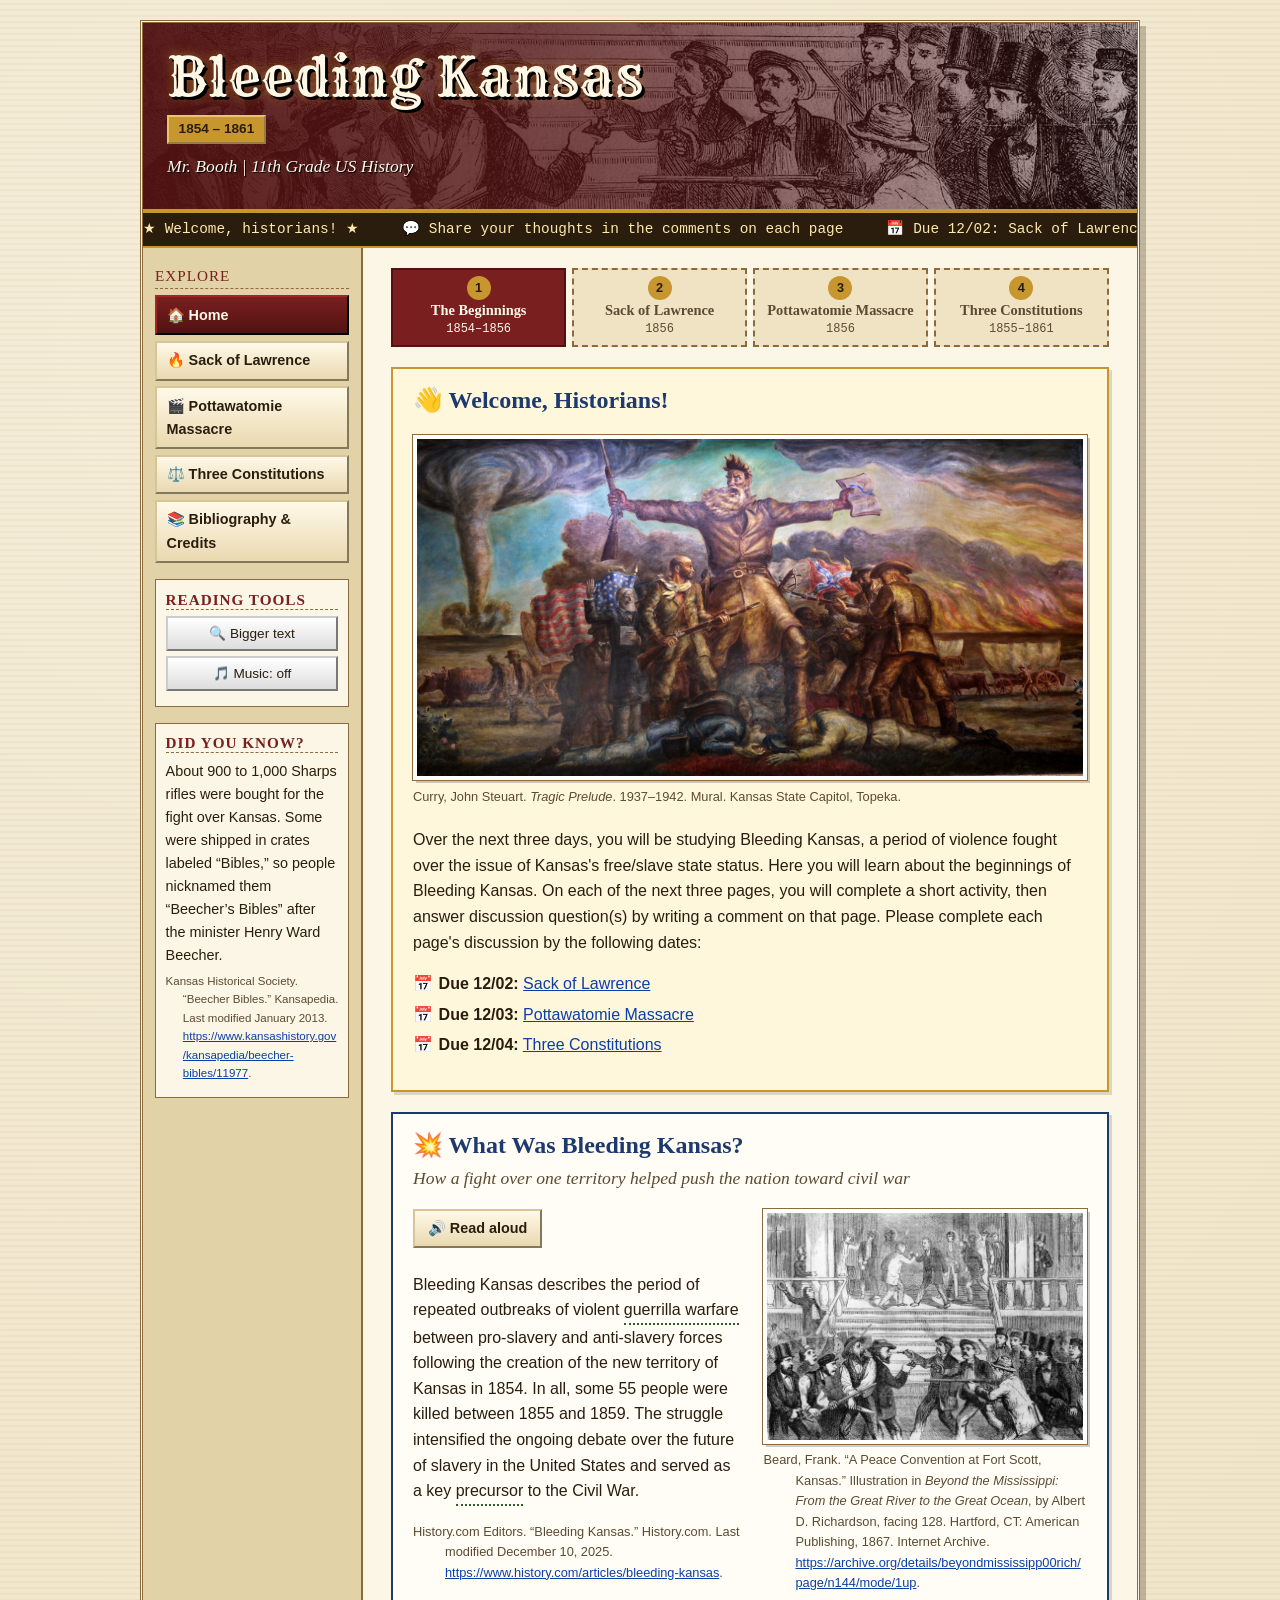
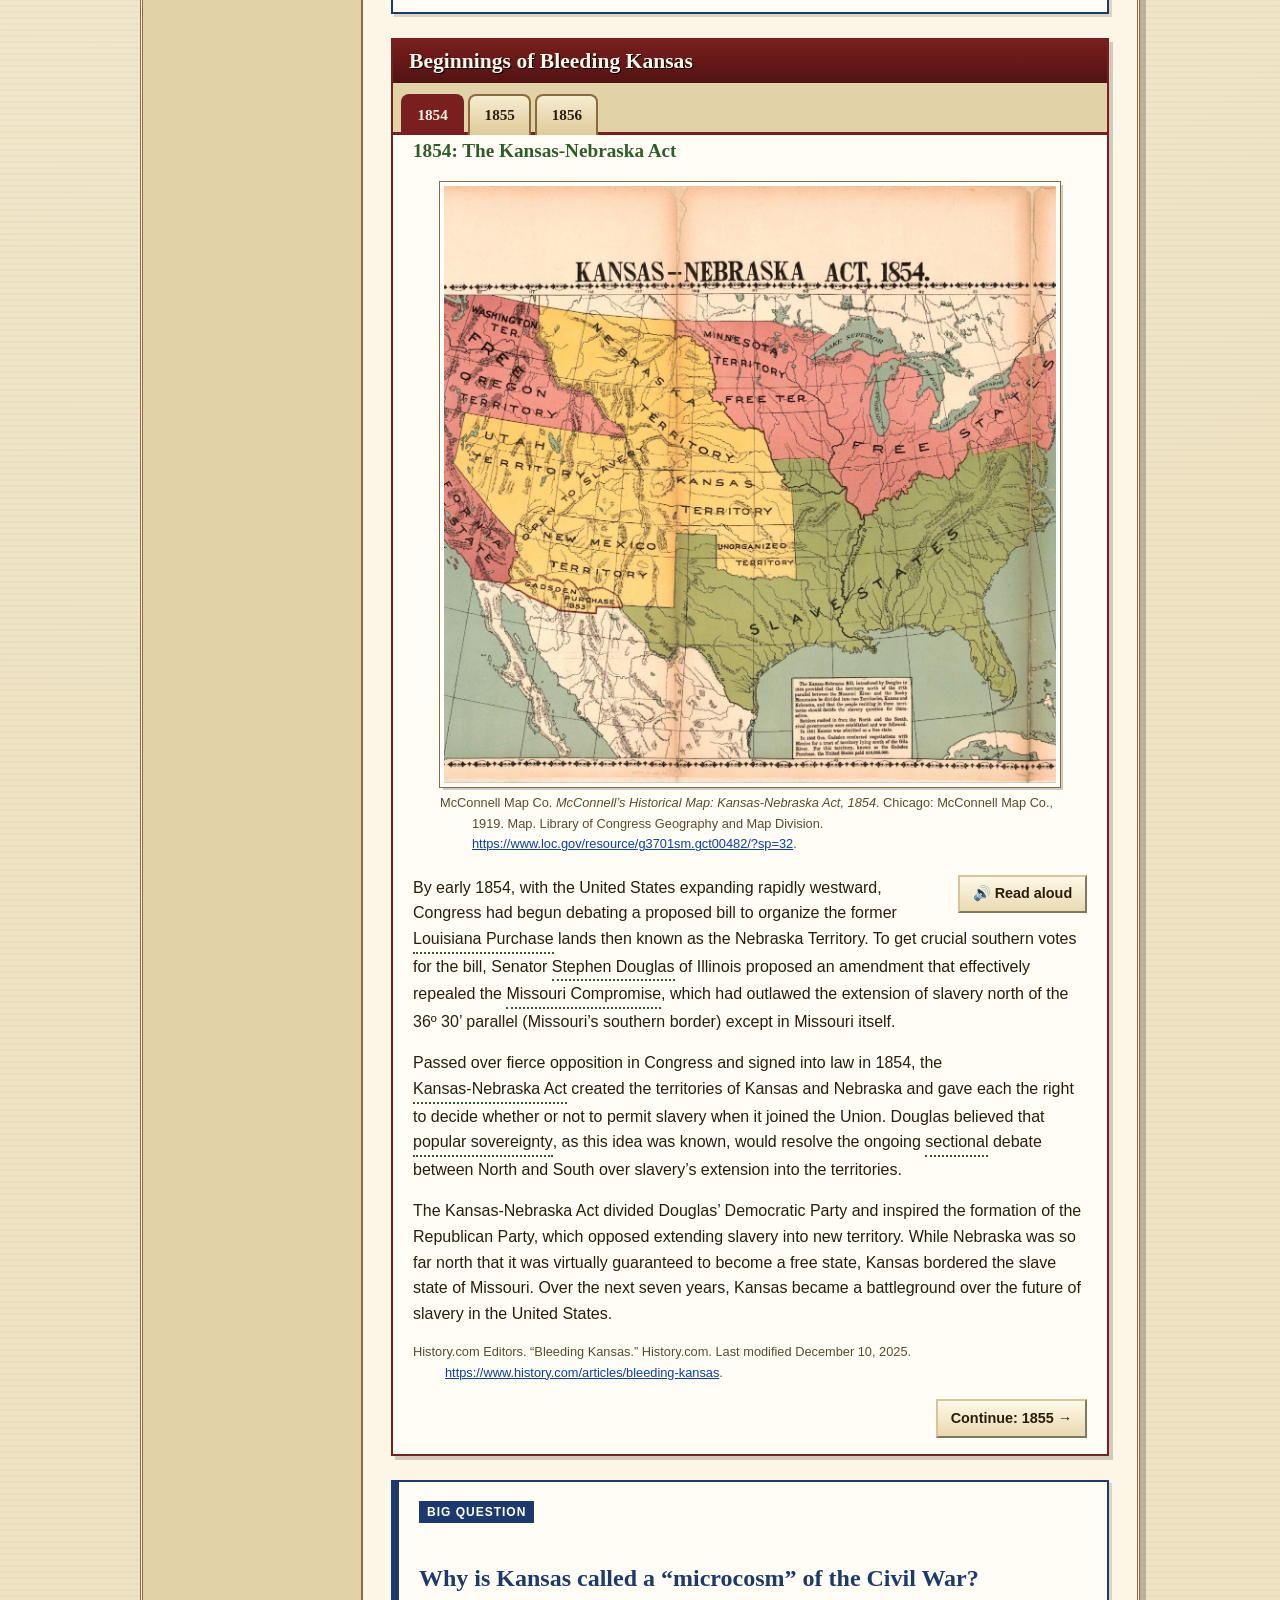
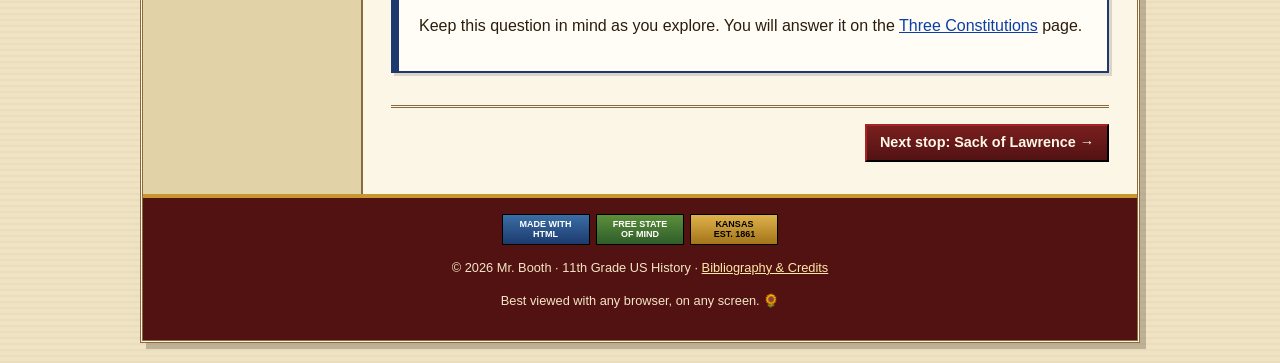
==== index.html @ cc1e2989 "Enlarge video in movie mode and add images to reading tabs" ====
<!DOCTYPE html>
<html lang="en">
<head>
  <meta charset="utf-8">
  <meta name="viewport" content="width=device-width, initial-scale=1">
  <meta name="robots" content="noindex, nofollow, noimageindex">
  <title>Bleeding Kansas | Mr. Booth's US History</title>
  <meta name="description" content="Supplementary resources and activities on Bleeding Kansas (1854–1861) for 11th grade US History.">
  <link rel="preconnect" href="https://fonts.googleapis.com">
  <link rel="stylesheet" href="https://fonts.googleapis.com/css2?family=Rye&display=swap">
  <link rel="icon" href="images/favicon.svg" type="image/svg+xml">
  <link rel="icon" href="images/favicon-32.png" sizes="32x32" type="image/png">
  <link rel="apple-touch-icon" href="images/apple-touch-icon.png">
  <link rel="stylesheet" href="css/style.css?v=41">
</head>
<body data-page="home">
<a class="skip-link" href="#main">Skip to main content</a>
<div class="wrapper">
  <div id="header-slot"></div>
  <div class="layout">
    <aside class="sidebar" id="sidebar-slot"></aside>

    <main id="main" class="content">
      <section class="box box-welcome" aria-labelledby="welcome-h">
        <h2 id="welcome-h">👋 Welcome, Historians!</h2>
        <figure class="welcome-figure">
          <img src="images/tragic_prelude.jpg" alt="John Steuart Curry’s mural Tragic Prelude, showing John Brown with a Bible and rifle, arms outstretched, between armies of the Civil War, with a tornado and prairie fire behind him."
               onerror="this.parentElement.classList.add('missing')">
          <figcaption class="bib">Curry, John Steuart. <em>Tragic Prelude</em>. 1937–1942. Mural. Kansas State Capitol, Topeka.</figcaption>
          <div class="placeholder">[ Add images/tragic_prelude.jpg ]</div>
        </figure>
        <p>Over the next three days, you will be studying Bleeding Kansas, a period of violence fought over the issue of Kansas's free/slave state status. Here you will learn about the beginnings of Bleeding Kansas. On each of the next three pages, you will complete a short activity, then answer discussion question(s) by writing a comment on that page. Please complete each page's discussion by the following dates:</p>
        <ul class="due-dates">
          <li><strong>Due 12/02:</strong> <a href="lawrence.html">Sack of Lawrence</a></li>
          <li><strong>Due 12/03:</strong> <a href="pottawatomie.html">Pottawatomie Massacre</a></li>
          <li><strong>Due 12/04:</strong> <a href="constitutions.html">Three Constitutions</a></li>
        </ul>
      </section>

      <section class="box box-intro" aria-labelledby="what-h">
        <h1 id="what-h">💥 What Was Bleeding Kansas?</h1>
        <p class="subtitle">How a fight over one territory helped push the nation toward civil war</p>
        <div class="media-row">
          <div class="media-text">
            <button type="button" class="btn read-aloud" data-target="what-text">🔊 Read aloud</button>
            <div id="what-text">
              <p>Bleeding Kansas describes the period of repeated outbreaks of violent <button type="button" class="vocab" data-def="Fighting by small, unofficial groups that use surprise raids and ambushes instead of large armies.">guerrilla warfare</button> between pro-slavery and anti-slavery forces following the creation of the new territory of Kansas in 1854. In all, some 55 people were killed between 1855 and 1859. The struggle intensified the ongoing debate over the future of slavery in the United States and served as a key <button type="button" class="vocab" data-def="Something that comes before an event and helps lead to it.">precursor</button> to the Civil War.</p>
            </div>
            <p class="source bib">History.com Editors. “Bleeding Kansas.” History.com. Last modified December 10, 2025. <a href="https://www.history.com/articles/bleeding-kansas">https://www.history.com/articles/bleeding-kansas</a>.</p>
          </div>
          <figure class="media-figure">
            <a href="images/peace-convention-fort-scott-1858.jpg" title="Click to see full size"><img src="images/peace-convention-fort-scott-1858.jpg" width="1280" height="920"
                 alt="Engraving of a crowd split into two sides at the foot of a hotel’s steps, aiming pistols and rifles at each other, while men on the porch above grab and shove one another."></a>
            <figcaption class="bib">Beard, Frank. “A Peace Convention at Fort Scott, Kansas.” Illustration in <em>Beyond the Mississippi: From the Great River to the Great Ocean</em>, by Albert D. Richardson, facing 128. Hartford, CT: American Publishing, 1867. Internet Archive. <a href="https://archive.org/details/beyondmississipp00rich/page/n144/mode/1up">https://archive.org/details/beyondmississipp00rich/page/n144/mode/1up</a>.</figcaption>
          </figure>
        </div>
      </section>

      <section aria-labelledby="begin-h">
        <h2 id="begin-h">Beginnings of Bleeding Kansas</h2>

        <div class="entries">
        <article class="box" data-tab="1854">
          <h3>1854: The Kansas-Nebraska Act</h3>
          <figure class="inline-figure">
            <a href="images/kansas-nebraska-act-map-1854.jpg" title="Click to see full size"><img src="images/kansas-nebraska-act-map-1854.jpg" width="1280" height="1249"
                 alt="A 1919 historical map titled Kansas-Nebraska Act, 1854. Free states and free territories are shaded red, slave states are green, and the Kansas, Nebraska, Utah, and New Mexico territories are yellow."></a>
            <figcaption class="bib">McConnell Map Co. <em>McConnell’s Historical Map: Kansas-Nebraska Act, 1854</em>. Chicago: McConnell Map Co., 1919. Map. Library of Congress Geography and Map Division. <a href="https://www.loc.gov/resource/g3701sm.gct00482/?sp=32">https://www.loc.gov/resource/g3701sm.gct00482/?sp=32</a>.</figcaption>
          </figure>
          <button type="button" class="btn read-aloud" data-target="kn-text">🔊 Read aloud</button>
          <div id="kn-text">
            <p>By early 1854, with the United States expanding rapidly westward, Congress had begun debating a proposed bill to organize the former <button type="button" class="vocab" data-def="The huge territory west of the Mississippi River that the United States bought from France in 1803. It included the land that became Kansas and Nebraska.">Louisiana Purchase</button> lands then known as the Nebraska Territory. To get crucial southern votes for the bill, Senator <button type="button" class="vocab" data-def="A Democratic senator from Illinois who wrote the Kansas-Nebraska Act. He later debated Abraham Lincoln in 1858.">Stephen Douglas</button> of Illinois proposed an amendment that effectively repealed the <button type="button" class="vocab" data-def="An 1820 law that let Missouri join the Union as a slave state and Maine as a free state, banning slavery in the rest of the Louisiana Purchase north of 36°30′.">Missouri Compromise</button>, which had outlawed the extension of slavery north of the 36º 30’ parallel (Missouri’s southern border) except in Missouri itself.</p>
            <p>Passed over fierce opposition in Congress and signed into law in 1854, the <button type="button" class="vocab" data-def="The 1854 law that created the Kansas and Nebraska territories and let their settlers vote on slavery, canceling the Missouri Compromise line.">Kansas-Nebraska Act</button> created the territories of Kansas and Nebraska and gave each the right to decide whether or not to permit slavery when it joined the Union. Douglas believed that <button type="button" class="vocab" data-def="The idea that the settlers of a territory should vote to decide for themselves whether to allow slavery there.">popular sovereignty</button>, as this idea was known, would resolve the ongoing <button type="button" class="vocab" data-def="Having to do with the divisions between regions of the country, especially the North and the South.">sectional</button> debate between North and South over slavery’s extension into the territories.</p>
            <p>The Kansas-Nebraska Act divided Douglas’ Democratic Party and inspired the formation of the Republican Party, which opposed extending slavery into new territory. While Nebraska was so far north that it was virtually guaranteed to become a free state, Kansas bordered the slave state of Missouri. Over the next seven years, Kansas became a battleground over the future of slavery in the United States.</p>
          </div>
          <p class="source bib">History.com Editors. “Bleeding Kansas.” History.com. Last modified December 10, 2025. <a href="https://www.history.com/articles/bleeding-kansas">https://www.history.com/articles/bleeding-kansas</a>.</p>
        </article>

        <article class="box" data-tab="1855">
          <h3>1855: Border Ruffian Violence</h3>
          <figure class="inline-figure">
            <a href="images/border-ruffians-1880.jpg" title="Click to see full size"><img src="images/border-ruffians-1880.jpg" width="1000" height="916"
                 alt="Engraving of armed border ruffians from Missouri entering Kansas on foot and on horseback, carrying rifles, with covered wagons and a dog behind them."></a>
            <figcaption class="bib">“Border Ruffians Invading Kansas.” Illustration in <em>A Popular History of the United States</em>, by William Cullen Bryant and Sydney Howard Gay. New York: Scribner, Armstrong, 1880. Kansas Memory, Kansas Historical Society. <a href="https://www.kansasmemory.org/item/210310">https://www.kansasmemory.org/item/210310</a>.</figcaption>
          </figure>
          <button type="button" class="btn read-aloud" data-target="br-text">🔊 Read aloud</button>
          <div id="br-text">
            <p>In New England, a group of <button type="button" class="vocab" data-def="People who wanted to end slavery completely.">abolitionists</button> formed the <button type="button" class="vocab" data-def="A New England organization that helped antislavery settlers move to Kansas so it would become a free state.">Emigrant Aid Company</button>, which sent anti-slavery settlers to Kansas to ensure it would become a free territory. On the other side, thousands of pro-slavery Missourians flooded into the new territory to illegally vote in Kansas’ first territorial election in November 1854. Pro-slavery candidate John Whitfield easily defeated two <button type="button" class="vocab" data-def="A political party that opposed spreading slavery into the western territories.">Free Soil</button> candidates to become the territory’s delegate to Congress, with only half the ballots cast by registered voters.</p>
            <p>In March 1855, when elections took place for the first <button type="button" class="vocab" data-def="The group of lawmakers elected to make laws for a territory.">territorial legislature</button>, thousands of heavily armed “<button type="button" class="vocab" data-def="Proslavery men from Missouri who crossed into Kansas to vote illegally and threaten free-state settlers.">border ruffians</button>” showed up in Kansas again. Through illegal votes and <button type="button" class="vocab" data-def="Using threats to scare people into doing what you want.">intimidation</button> of anti-slavery voters, they ensured the election of a slate of pro-slavery legislators.</p>
            <p>Northerners and other anti-slavery settlers refused to accept this government and set up their own. Some of these <button type="button" class="vocab" data-def="Settlers who wanted Kansas to join the Union as a free state, where slavery was illegal.">Free Staters</button>, known as “<button type="button" class="vocab" data-def="Antislavery fighters in Kansas who raided proslavery settlers. The name later became the University of Kansas mascot.">jayhawkers</button>,” armed themselves in preparation for clashes with pro-slavery forces. As tensions increased within the territory, President <button type="button" class="vocab" data-def="The 14th president of the United States (1853–1857). He supported the proslavery government in Kansas.">Franklin Pierce</button> recognized the pro-slavery legislature as the only <button type="button" class="vocab" data-def="Lawful or officially accepted.">legitimate</button> government of Kansas.</p>
          </div>
          <p class="source bib">History.com Editors. “Bleeding Kansas.” History.com. Last modified December 10, 2025. <a href="https://www.history.com/articles/bleeding-kansas">https://www.history.com/articles/bleeding-kansas</a>.</p>
        </article>

        <article class="box" data-tab="1856">
          <h3>1856: Caning of Senator Charles Sumner</h3>
          <figure class="inline-figure">
            <a href="images/southern-chivalry-1856.jpg" title="Click to see full size"><img src="images/southern-chivalry-1856.jpg" width="1400" height="923"
                 alt="1856 political cartoon: Preston Brooks raises a cane over Senator Charles Sumner, who has fallen to the Senate floor holding a quill pen and a paper labeled Kansas, while other senators watch and some smile."></a>
            <figcaption class="bib">Magee, John L. <em>Southern Chivalry—Argument versus Club’s</em>. 1856. Lithograph. Wikimedia Commons. <a href="https://commons.wikimedia.org/wiki/File:Southern_Chivalry.jpg">https://commons.wikimedia.org/wiki/File:Southern_Chivalry.jpg</a>.</figcaption>
          </figure>
          <button type="button" class="btn read-aloud" data-target="sumner-text">🔊 Read aloud</button>
          <div id="sumner-text">
            <p>On May 22, 1856, the "world's greatest deliberative body" became a combat zone. In one of the most dramatic and deeply <button type="button" class="vocab" data-def="Threatening, as if something bad is about to happen.">ominous</button> moments in the Senate's entire history, a member of the House of Representatives entered the Senate Chamber and savagely beat a senator into unconsciousness.</p>
            <p>The inspiration for this clash came three days earlier when Senator Charles Sumner, a Massachusetts antislavery Republican, addressed the Senate on the explosive issue of whether Kansas should be admitted to the Union as a slave state or a free state. In his "Crime Against Kansas" speech, Sumner identified two Democratic senators as the principal <button type="button" class="vocab" data-def="The people responsible for a crime or wrongdoing.">culprits</button> in this crime—<button type="button" class="vocab" data-def="A Democratic senator from Illinois who wrote the Kansas-Nebraska Act. He later debated Abraham Lincoln in 1858.">Stephen Douglas</button> of Illinois and Andrew Butler of South Carolina. He characterized Douglas to his face as a "noise-some, squat, and nameless animal . . . not a proper model for an American senator." Andrew Butler, who was not present, received more elaborate treatment. Mocking the South Carolina senator's stance as a man of <button type="button" class="vocab" data-def="A code of honor and polite manners that Southern gentlemen were expected to follow.">chivalry</button>, the Massachusetts senator charged him with taking "a mistress . . . who, though ugly to others, is always lovely to him; though polluted in the sight of the world, is <button type="button" class="vocab" data-def="Morally pure.">chaste</button> in his sight—I mean," added Sumner, "the <button type="button" class="vocab" data-def="An old, insulting word for a prostitute. Sumner used it to say Butler was devoted to slavery.">harlot</button>, Slavery."</p>
            <p>Representative Preston Brooks was Butler's South Carolina <button type="button" class="vocab" data-def="A relative. Brooks was Butler's cousin.">kinsman</button>. If he had believed Sumner to be a gentleman, he might have challenged him to a duel. Instead, he chose a light cane of the type used to discipline unruly dogs. Shortly after the Senate had adjourned for the day, Brooks entered the old chamber, where he found Sumner busily attaching his <button type="button" class="vocab" data-def="A senator's signature on an envelope that let it be mailed for free.">postal frank</button> to copies of his "Crime Against Kansas" speech.</p>
            <p>Moving quickly, Brooks slammed his metal-topped cane onto the unsuspecting Sumner's head. As Brooks struck again and again, Sumner rose and lurched blindly about the chamber, <button type="button" class="vocab" data-def="Without any success.">futilely</button> attempting to protect himself. After a very long minute, it ended.</p>
            <p>Bleeding profusely, Sumner was carried away. Brooks walked calmly out of the chamber without being detained by the stunned onlookers. Overnight, both men became heroes in their respective regions.</p>
          </div>
          <p class="source bib">United States Senate. “The Caning of Senator Charles Sumner.” Senate.gov. Last modified August 14, 2026. <a href="https://www.senate.gov/artandhistory/history/minute/The_Caning_of_Senator_Charles_Sumner.htm">https://www.senate.gov/artandhistory/history/minute/The_Caning_of_Senator_Charles_Sumner.htm</a>.</p>
        </article>
        </div>
      </section>

      <section class="box box-prompt" aria-labelledby="big-q">
        <span class="prompt-label">Big Question</span>
        <h2 id="big-q" class="prompt-question">Why is Kansas called a “microcosm” of the Civil War?</h2>
        <p>Keep this question in mind as you explore. You will answer it on the <a href="constitutions.html">Three Constitutions</a> page.</p>
      </section>
    </main>
  </div>
  <div id="footer-slot"></div>
</div>
<script src="js/site.js?v=36"></script>
</body>
</html>
---- css/style.css ----
:root {
  --parchment: #efe3c4;
  --parchment-dark: #e2d2a8;
  --paper: #fbf6e6;
  --ink: #2b1d0e;
  --muted: #5c4a32;
  --border: #8b6b3d;
  --maroon: #7a1f1f;
  --maroon-dark: #521212;
  --navy: #1d3a6e;
  --forest: #2f5d2a;
  --gold: #c8962e;
  --link: #0b3fa8;
  --link-visited: #6a1b8a;
  --free: #1d5fa8;        --proslavery: #a82a1d;   --base-size: 16px;
}

* { box-sizing: border-box; }

html { font-size: var(--base-size); }

body {
  margin: 0;
  color: var(--ink);
  font-family: Verdana, Geneva, Tahoma, sans-serif;
  line-height: 1.6;
  background-color: var(--parchment);
    background-image:
    repeating-linear-gradient(0deg, rgba(139,107,61,.05) 0 2px, transparent 2px 6px),
    radial-gradient(circle at 20% 10%, rgba(255,255,255,.35), transparent 60%);
}

a { color: var(--link); }
a:visited { color: var(--link-visited); }
a:hover { color: var(--maroon); }

:focus-visible { outline: 3px solid var(--gold); outline-offset: 2px; }

img { max-width: 100%; height: auto; }

.skip-link {
  position: absolute; left: -9999px; top: 0;
  background: var(--ink); color: #fff; padding: .5rem 1rem; z-index: 100;
}
.skip-link:focus { left: 1rem; }

.wrapper {
  max-width: 1000px;
  margin: 1.25rem auto;
  background: var(--paper);
  border: 3px double var(--border);
  box-shadow: 6px 6px 0 rgba(43,29,14,.25);
}

.site-header {
  position: relative;
  min-height: 190px;
  color: #fff8e6;
  background:
    linear-gradient(90deg, rgba(82,18,18,.95) 0%, rgba(82,18,18,.75) 45%, rgba(82,18,18,.25) 100%),
    url("../images/peace-convention-fort-scott-1858.jpg") center 70% / cover no-repeat;
  border-bottom: 4px solid var(--gold);
  padding: 1.5rem 1.5rem 1rem;
}
.site-title {
  font-family: "Rye", Georgia, serif;
  font-size: clamp(2rem, 6vw, 3.4rem);
  line-height: 1.1;
  margin: 0;
  letter-spacing: 1px;
  text-shadow: 3px 3px 0 #000, 0 0 12px rgba(200,150,46,.6);
}
.site-title a, .site-title a:visited { color: inherit; text-decoration: none; }
.site-tagline {
  font-family: Georgia, serif;
  font-style: italic;
  font-size: 1.1rem;
  margin: .5rem 0 0;
  text-shadow: 1px 1px 0 #000;
}
.site-years {
  display: inline-block;
  margin-top: .5rem;
  background: var(--gold);
  color: var(--ink);
  font-weight: bold;
  padding: .1rem .6rem;
  border: 2px outset #e8c46a;
  font-size: .85rem;
}

.ticker {
  background: var(--ink);
  color: #ffe9a8;
  font-family: "Courier New", monospace;
  font-size: .9rem;
  overflow: hidden;
  white-space: nowrap;
  border-bottom: 2px solid var(--gold);
}
.ticker-track {
  display: inline-flex;
  white-space: nowrap;
  animation: ticker 28s linear infinite;
}
.ticker-inner { display: inline-block; padding: .3rem 3rem .3rem 0; }
.ticker:hover .ticker-track,
.ticker:focus-within .ticker-track { animation-play-state: paused; }
@keyframes ticker { to { transform: translateX(-50%); } }

.layout {
  display: grid;
  grid-template-columns: 220px 1fr;
}
.sidebar {
  background: var(--parchment-dark);
  border-right: 2px solid var(--border);
  padding: 1rem .75rem;
  font-size: .9rem;
}
.content {
  padding: 1.25rem 1.75rem 2rem;
  min-width: 0;
}

@media (min-width: 761px) {
  .sidebar-inner {
    position: sticky; top: .75rem;
    max-height: calc(100vh - 1.5rem);
    overflow-y: auto;
    scrollbar-width: thin;
  }
}

.nav-title, .side-box h2 {
  font-family: Georgia, serif;
  font-size: .95rem;
  text-transform: uppercase;
  letter-spacing: 1px;
  color: var(--maroon);
  margin: 0 0 .4rem;
  border-bottom: 1px dashed var(--border);
}
.main-nav ul { list-style: none; margin: 0 0 1rem; padding: 0; }
.main-nav li { margin-bottom: .35rem; }
.main-nav a, .main-nav a:visited {
  display: block;
  padding: .4rem .6rem;
  color: var(--ink);
  text-decoration: none;
  font-weight: bold;
  background: linear-gradient(#fff9e8, #e9d9b0);
  border: 2px outset #d8c597;
}
.main-nav a:hover { background: linear-gradient(#fffdf4, #f3e3b8); color: var(--maroon); }
.main-nav a:active { border-style: inset; }
.main-nav a[aria-current="page"] {
  background: linear-gradient(var(--maroon), var(--maroon-dark));
  color: #fff8e6;
  border-color: var(--maroon-dark);
}

.side-box {
  background: var(--paper);
  border: 1px solid var(--border);
  padding: .6rem;
  margin-bottom: 1rem;
}
.side-box p { margin: .3rem 0; }
.tool-btn {
  display: block; width: 100%;
  margin: .3rem 0;
  font: inherit; font-size: .85rem;
  padding: .3rem;
  cursor: pointer;
  background: linear-gradient(#ffffff, #ddd);
  border: 2px outset #ccc;
  color: var(--ink);
}
.tool-btn:active, .tool-btn[aria-pressed="true"] { border-style: inset; background: #e8dcc0; }

.dyk-source { font-size: .72rem; color: var(--muted); padding-left: 1.5em; text-indent: -1.5em; overflow-wrap: anywhere; }

h1, h2, h3, h4 { font-family: Georgia, "Times New Roman", serif; line-height: 1.25; }
.content h1 {
  color: var(--maroon);
  font-size: 2.1rem;
  margin: 0 0 .25rem;
  border-bottom: 3px double var(--maroon);
}
.content h2 { color: var(--navy); font-size: 1.5rem; margin-top: 2rem; }
.content h3 { color: var(--forest); font-size: 1.2rem; }
.subtitle { font-family: Georgia, serif; font-style: italic; color: var(--muted); margin-top: 0; font-size: 1.1rem; }

.source {
  font-size: .8rem;
  color: var(--muted);
  border-left: 3px solid var(--gold);
  padding-left: .6rem;
}

.bib { padding-left: 2.5em; text-indent: -2.5em; overflow-wrap: anywhere; }
.source.bib { border-left: 0; padding-left: 2.5em; }
.bibliography p { margin: 0 0 1.1em; padding-left: 2.5em; text-indent: -2.5em; overflow-wrap: anywhere; }

blockquote.eyewitness {
  margin: 1.25rem 0 .5rem;
  padding: .75rem 1rem;
  background: #f6eedb;
  border-left: 5px solid var(--maroon);
  font-family: Georgia, serif;
}
.eyewitness-label { font-family: Verdana, sans-serif; font-size: .8rem; font-weight: bold; color: var(--maroon); margin-top: 0; }
p.omit { text-align: center; letter-spacing: .3em; color: var(--muted); margin: .25rem 0; }

.box {
  background: #fffdf5;
  border: 2px solid var(--border);
  padding: 1rem 1.25rem;
  margin: 1.25rem 0;
  box-shadow: 3px 3px 0 rgba(43,29,14,.15);
}
.box > h2:first-child, .box > h3:first-child { margin-top: 0; }
.box-welcome { border-color: var(--gold); background: #fff7dc; }
.box-prompt  { border-color: var(--navy); border-left-width: 8px; }
.box-model   { border-color: var(--forest); border-style: dashed; }
.box-warning { border-color: var(--maroon); background: #fbeaea; }
.box-intro   { border-color: var(--navy); }
.content .box-intro h1 { margin-top: 0; font-size: 1.5rem; color: var(--navy); border-bottom: 0; }

.prompt-label {
  display: inline-block;
  background: var(--navy); color: #fff;
  font-size: .75rem; font-weight: bold;
  text-transform: uppercase; letter-spacing: 1px;
  padding: .1rem .5rem; margin-bottom: .5rem;
}
.prompt-question { font-family: Georgia, serif; font-size: 1.15rem; font-weight: bold; color: var(--ink); }

.placeholder {
  display: flex; align-items: center; justify-content: center;
  text-align: center;
  min-height: 180px;
  background: repeating-linear-gradient(45deg, #eee3c6 0 12px, #e6d8b4 12px 24px);
  border: 2px dashed var(--border);
  color: var(--muted);
  font-family: "Courier New", monospace;
  font-size: .9rem;
  padding: 1rem;
  margin: 1rem 0;
}

figure { margin: 1.25rem 0; }

.inline-figure { max-width: 620px; margin: .5rem auto 1.25rem; }
.inline-figure img { width: 100%; }

.map-annotated { position: relative; }
.map-annotated img { display: block; width: 100%; }
.map-pin {
  position: absolute; width: 2.2rem; height: 2.2rem;
  transform: translate(-50%, -50%);
  border: 3px solid currentColor; border-radius: 50%;
  box-shadow: 0 0 0 2px #fff, 0 0 6px rgba(0,0,0,.4);
  pointer-events: none;
}
.pin-label {
  position: absolute; bottom: calc(100% + 4px); left: 50%; transform: translateX(-50%);
  background: currentColor; padding: .1rem .45rem; border-radius: 3px;
  font: bold .8rem/1.3 Verdana, sans-serif; white-space: nowrap;
  box-shadow: 0 1px 3px rgba(0,0,0,.4);
}
.pin-label { color: inherit; }
.pin-topeka { color: var(--free); }
.pin-lecompton { color: var(--proslavery); }
.pin-wyandotte { color: var(--forest); }
.pin-lawrence { color: #6a1b9a; }
.pin-lawrence .pin-label { bottom: auto; top: calc(100% + 4px); }
.pin-wyandotte .pin-label { left: auto; right: -.4rem; transform: none; }
.map-pin .pin-label::first-line { color: #fff; }
@media (max-width: 760px) { .map-pin { width: 1.4rem; height: 1.4rem; border-width: 2px; } .pin-label { font-size: .65rem; } }

.media-row { display: grid; grid-template-columns: 1fr 48%; gap: 1.25rem; align-items: start; }
.media-row .media-figure { margin: 0; }
.media-row .read-aloud { float: none; margin: 0 0 .5rem; }
@media (max-width: 760px) { .media-row { grid-template-columns: 1fr; } }
figure img { border: 4px solid #fff; outline: 1px solid var(--border); box-shadow: 3px 3px 0 rgba(0,0,0,.2); display: block; }
figcaption { font-size: .85rem; color: var(--muted); font-style: italic; margin-top: .4rem; }

.video-frame {
  position: relative; aspect-ratio: 16 / 9;
  background: #000; border: 4px solid #333; margin: 1rem 0;
}
.video-frame iframe, .video-frame video { position: absolute; inset: 0; width: 100%; height: 100%; border: 0; }
.movie-head { display: flex; justify-content: space-between; align-items: center; gap: .75rem; flex-wrap: wrap; margin-top: 2rem; }
.content .movie-head h2 { margin: 0; }
.movie-btn { position: relative; }
.movie-dim { position: fixed; inset: 0; z-index: 1000; background: rgba(0, 0, 0, .88); opacity: 0; pointer-events: none; transition: opacity .4s; }
body.movie-mode .movie-dim { opacity: 1; pointer-events: auto; }
.video-frame { transition: transform .4s; }
body.movie-mode .video-frame { z-index: 1001; transform: scale(var(--movie-scale, 1.6)); box-shadow: 0 0 40px rgba(0, 0, 0, .9); }
body.movie-mode .movie-btn { z-index: 1002; }
body.movie-mode .movie-btn { background: #fff8e6; }

details {
  background: #fffdf5;
  border: 1px solid var(--border);
  margin: .75rem 0;
}
summary {
  cursor: pointer;
  padding: .5rem .75rem;
  font-weight: bold;
  background: linear-gradient(#fff9e8, #efe0b8);
}
details[open] summary { border-bottom: 1px solid var(--border); }
details > div { padding: .75rem 1rem; }

.vocab {
  font: inherit; color: inherit;
  background: none; border: 0; padding: 0; margin: 0;
  border-bottom: 2px dotted var(--forest);
  cursor: help;
}
.vocab:hover, .vocab[aria-expanded="true"] { background: #e6f0dc; color: var(--forest); }
.vocab-tip {
  position: fixed; z-index: 60;
  max-width: min(300px, calc(100vw - 16px));
  background: #fffbe0; color: var(--ink);
  border: 2px solid var(--forest);
  box-shadow: 3px 3px 0 rgba(0,0,0,.2);
  padding: .45rem .65rem;
  font: .88rem/1.45 Verdana, Geneva, sans-serif;
  font-style: normal; font-weight: normal; letter-spacing: normal; text-align: left;
  pointer-events: none;
}

.card-grid { display: grid; grid-template-columns: repeat(auto-fill, minmax(200px, 1fr)); gap: 1rem; margin: 1rem 0; }
.card, .card:visited {
  display: block;
  text-decoration: none; color: var(--ink);
  background: #fffdf5;
  border: 2px outset #d8c597;
  padding: .9rem;
  text-align: center;
}
.card:hover { background: #fff3cc; color: var(--ink); transform: rotate(-1deg); }
.card .emoji { font-size: 2.2rem; display: block; }
.card strong { display: block; font-family: Georgia, serif; color: var(--maroon); font-size: 1.1rem; }
.card span.desc { font-size: .85rem; color: var(--muted); }

.steps { counter-reset: step; list-style: none; padding: 0; }
.steps li { counter-increment: step; position: relative; padding-left: 2.6rem; margin-bottom: .8rem; }
.steps li::before {
  content: counter(step);
  position: absolute; left: 0; top: 0;
  width: 1.9rem; height: 1.9rem; border-radius: 50%;
  background: var(--maroon); color: #fff; font-weight: bold;
  display: flex; align-items: center; justify-content: center;
}

.btn, .btn:visited {
  display: inline-block; text-decoration: none;
  font: inherit; font-size: .9rem; font-weight: bold;
  padding: .35rem .8rem; cursor: pointer;
  background: linear-gradient(#fff9e8, #e9d9b0);
  border: 2px outset #d8c597; color: var(--ink);
}
.btn:hover { color: var(--maroon); }

.journey ol {
  list-style: none; margin: 0 0 1.25rem; padding: 0;
  display: grid; grid-template-columns: repeat(4, 1fr); gap: .35rem;
  font-size: .8rem;
}
.journey a, .journey a:visited {
  display: flex; flex-direction: column; align-items: center; text-align: center;
  height: 100%; padding: .4rem .3rem;
  text-decoration: none; color: var(--muted);
  background: var(--parchment); border: 2px dashed var(--border);
}
.journey .done a { border-style: solid; color: var(--ink); background: #f6edd2; }
.journey .here a { border: 2px solid var(--maroon-dark); background: var(--maroon); color: #fff8e6; }
.journey a:hover { color: var(--maroon); background: #fff3cc; }
.journey .here a:hover { color: #fff; background: var(--maroon-dark); }
.j-num {
  width: 1.5rem; height: 1.5rem; border-radius: 50%;
  display: flex; align-items: center; justify-content: center;
  background: var(--gold); color: var(--ink); font-weight: bold; margin-bottom: .15rem;
}
.j-label { font-weight: bold; font-family: Georgia, serif; font-size: .9rem; line-height: 1.2; }
.j-dates { font-family: "Courier New", monospace; font-size: .75rem; }
.journey-next {
  display: flex; justify-content: space-between; gap: .5rem; flex-wrap: wrap;
  margin-top: 2rem; padding-top: 1rem; border-top: 3px double var(--border);
}
.btn-next { background: linear-gradient(var(--maroon), var(--maroon-dark)); color: #fff8e6 !important; border-color: var(--maroon-dark); }

.table-wrap { overflow-x: auto; }
.organizer { width: 100%; border-collapse: collapse; background: #fffdf5; min-width: 560px; }
.organizer th, .organizer td { border: 1px solid var(--border); padding: .6rem; vertical-align: top; }
.organizer thead th { color: #fff; font-family: Georgia, serif; font-size: 1.05rem; }
.organizer thead th.topeka { background: var(--free); }
.organizer thead th.lecompton { background: var(--proslavery); }
.organizer thead th.wyandotte { background: var(--forest); }
.organizer thead th.row-head { background: var(--ink); }
.organizer tbody th { background: var(--parchment-dark); text-align: left; font-size: .9rem; width: 22%; }
.reveal-cell { cursor: pointer; }
.reveal-cell .answer { display: block; }
.organizer.quiz-mode .reveal-cell:not(.shown) .answer { visibility: hidden; }
.organizer.quiz-mode .reveal-cell:not(.shown) { background: repeating-linear-gradient(45deg, #f4ead0 0 8px, #efe2c0 8px 16px); }
.organizer.quiz-mode .reveal-cell:not(.shown)::before { content: "❓ Click to reveal"; font-size: .8rem; color: var(--muted); display: block; }

.sort-area { display: grid; grid-template-columns: repeat(3, 1fr); gap: .75rem; margin-top: 1rem; }
.sort-bin { border: 2px dashed var(--border); min-height: 120px; padding: .5rem; background: #fffdf5; }
.sort-bin h4 { margin: 0 0 .4rem; text-align: center; }
.sort-item {
  display: block; width: 100%; text-align: left;
  font: inherit; font-size: .85rem;
  margin: .3rem 0; padding: .4rem .5rem;
  background: #fff; border: 1px solid var(--border); cursor: pointer;
}
.sort-item.selected { outline: 3px solid var(--gold); }
.sort-item.correct { background: #e1f3dc; border-color: var(--forest); }
.sort-item.wrong { background: #fbe1df; border-color: var(--proslavery); }
.sort-pool { display: flex; flex-wrap: wrap; gap: .4rem; }
.sort-pool .sort-item { width: auto; }

.ag-list { padding-left: 1.4rem; margin: .5rem 0 0; }
.ag-item { margin: 0 0 .9rem; }
.ag-text { display: block; font-family: Georgia, serif; font-weight: bold; margin-bottom: .3rem; }
.ag-choices { display: inline-flex; gap: .4rem; }
.ag-choices button {
  font: inherit; font-size: .85rem; cursor: pointer; padding: .2rem .7rem;
  background: linear-gradient(#fff9e8, #e9d9b0); border: 2px outset #d8c597; color: var(--ink);
}
.ag-choices button[data-v="agree"][aria-pressed="true"] { background: #bfe3b4; border-style: inset; border-color: var(--forest); }
.ag-choices button[data-v="disagree"][aria-pressed="true"] { background: #f6c9c4; border-style: inset; border-color: var(--proslavery); }
.ag-changed { display: inline-block; margin-left: .6rem; font-weight: bold; color: var(--maroon); font-size: .85rem; }
.ag-revisit { border-color: var(--gold); background: #fff7dc; }

.loaded-language { margin-top: 1.5rem; padding-top: 1rem; border-top: 3px double var(--border); }
.content .loaded-language h3 { font-size: 1.25rem; color: var(--navy); margin: 0 0 .5rem; }
.box > .loaded-language:first-child { margin-top: 0; padding-top: 0; border-top: 0; }
.ll-passage {
  font-family: Georgia, serif; font-size: 1.02rem; line-height: 1.9;
  background: #f6eedb; border-left: 5px solid var(--maroon);
  padding: .75rem 1rem; margin: 1rem 0 .5rem;
}
.ll-passage p { margin: 0 0 .75rem; }
.ll-word { cursor: pointer; border-radius: 2px; }
.ll-passage:not(.checked) .ll-word:hover { background: #fff3b0; box-shadow: 0 0 0 2px #fff3b0; }
.ll-word:focus-visible { outline: 2px solid var(--navy); outline-offset: 1px; }
.ll-word.picked { background: #ffe066; box-shadow: 0 0 0 2px #ffe066; }
.ll-word.hit { background: #bfe3b4; box-shadow: 0 0 0 2px #bfe3b4; }
.ll-word.missed { background: none; box-shadow: none; border-bottom: 2px dashed #c8962e; }
.ll-word.extra { background: #d6e4f5; box-shadow: 0 0 0 2px #d6e4f5; }
.ll-passage.checked .ll-word { cursor: default; }
.ll-controls { display: flex; flex-wrap: wrap; gap: .5rem; margin: .75rem 0; }
.ll-score { font-weight: bold; color: var(--forest); }
.ll-legend { font-size: .85rem; display: flex; gap: .75rem; flex-wrap: wrap; }
.ll-legend .ll-word { cursor: default; padding: 0 .3rem; }

.flash-grid { display: grid; grid-template-columns: repeat(auto-fill, minmax(210px, 1fr)); gap: 1rem; }
.flashcard {
  perspective: 800px;
  background: none; border: 0; padding: 0;
  font: inherit; cursor: pointer; text-align: center;
  height: 170px;
}
.flash-inner {
  position: relative; width: 100%; height: 100%;
  transition: transform .5s;
  transform-style: preserve-3d;
}
.flashcard[aria-pressed="true"] .flash-inner { transform: rotateY(180deg); }
.flash-front, .flash-back {
  position: absolute; inset: 0;
  backface-visibility: hidden;
  display: flex; flex-direction: column; align-items: center; justify-content: center;
  padding: .75rem;
  border: 2px solid var(--border);
  box-shadow: 3px 3px 0 rgba(0,0,0,.15);
}
.flash-front { background: #fff7dc; font-family: Georgia, serif; font-size: 1.2rem; font-weight: bold; color: var(--maroon); }
.flash-back { background: #fffdf5; transform: rotateY(180deg); font-size: .85rem; color: var(--ink); }
.flash-hint { font-size: .7rem; color: var(--muted); font-weight: normal; margin-top: .4rem; font-family: Verdana, sans-serif; }

.tab-list {
  display: flex; flex-wrap: wrap; gap: .25rem;
  border-bottom: 3px solid var(--maroon);
  padding-left: .5rem;
}
.tab {
  font: inherit; font-family: Georgia, serif; font-weight: bold; font-size: .95rem;
  padding: .45rem .9rem;
  cursor: pointer;
  color: var(--ink);
  background: linear-gradient(#f6ecd0, #dfcb9a);
  border: 2px solid var(--border);
  border-bottom: 0;
  border-radius: 8px 8px 0 0;
  position: relative; top: 3px;
}
.tab:hover { background: linear-gradient(#fffaf0, #efe0b8); color: var(--maroon); }
.tab[aria-selected="true"] {
  background: var(--maroon); color: #fff8e6;
  border-color: var(--maroon);
}
.tabbed {
  margin: 1.5rem 0;
  border: 2px solid var(--maroon);
  background: #fffdf5;
  box-shadow: 4px 4px 0 rgba(43,29,14,.2);
}
.group-title {
  display: flex; align-items: center; justify-content: space-between; gap: .75rem;
  background: linear-gradient(var(--maroon), var(--maroon-dark));
  padding: .5rem 1rem;
}
.content .group-title h2 { margin: 0; color: #fff8e6; font-size: 1.35rem; text-shadow: 1px 1px 0 #000; }
.group-title .read-aloud { float: none; margin: 0; }
.tabbed .tab-list { background: var(--parchment-dark); padding: .5rem .5rem 0; }
.tabbed > [role="tabpanel"] {
  margin: 0; border: 0; box-shadow: none; background: none;
  padding: .25rem 1.25rem 1rem;
}
.tab-continue { display: block; margin: 1rem 0 0 auto; }

details.entry-acc { border: 0; background: none; margin: 0; }
details.entry-acc > summary {
  background: none; padding: 0; list-style: none;
  display: flex; align-items: center; gap: .5rem;
}
details.entry-acc > summary::-webkit-details-marker { display: none; }
details.entry-acc > summary::before {
  content: "▶"; color: var(--maroon); font-size: .8rem;
  transition: transform .2s;
}
details.entry-acc[open] > summary::before { transform: rotate(90deg); }
details.entry-acc > summary > h2, details.entry-acc > summary > h3 { margin: .25rem 0; }
details.entry-acc[open] > summary { border-bottom: 1px dashed var(--border); margin-bottom: .5rem; }
.entries > section:has(> details.entry-acc) {
  background: #fffdf5; border: 2px solid var(--border);
  padding: .5rem 1rem; margin: 1rem 0;
}

body:not([data-layout="scroll"]) .scroll-only { display: none; }

.layout-preview {
  position: fixed; right: 12px; bottom: 12px; z-index: 50;
  background: #fffbe0; border: 2px solid var(--ink);
  box-shadow: 3px 3px 0 rgba(0,0,0,.3);
  padding: .5rem .7rem; font-size: .8rem;
}
.layout-preview button {
  font: inherit; margin: .3rem .2rem 0 0; padding: .2rem .5rem; cursor: pointer;
  background: #fff; border: 2px outset #ccc;
}
.layout-preview button[aria-pressed="true"] { background: var(--maroon); color: #fff; border-style: inset; }

.welcome-figure .placeholder { display: none; }
.welcome-figure.missing img, .welcome-figure.missing figcaption { display: none; }
.welcome-figure.missing .placeholder { display: flex; }

.clip-context { font-family: Georgia, serif; font-style: italic; color: var(--muted); }
.compare { display: grid; grid-template-columns: 1fr 1fr; gap: 1rem; margin: 1rem 0 1.5rem; }
.compare-col { border: 2px solid var(--border); background: #fffdf5; display: flex; flex-direction: column; min-width: 0; }
.compare-col h3 { margin: 0; font-size: 1.1rem; }
.compare-show > h3, .compare-head { padding: .5rem .75rem; }
.compare-show > h3 { background: #2b2b2b; color: #fff8e6; }
.content .compare-show > h3 { color: #fff8e6; }
.compare-head { display: flex; justify-content: space-between; align-items: center; gap: .5rem; background: var(--maroon); }
.content .compare-head h3 { color: #fff8e6; }
.compare-head .read-aloud { float: none; margin: 0; font-size: .8rem; padding: .2rem .5rem; white-space: nowrap; flex-shrink: 0; }
.compare-note { margin: 0; padding: .3rem .75rem; font-size: .78rem; color: var(--muted); border-bottom: 1px dashed var(--border); background: var(--parchment); }
.compare-scroll { max-height: 30rem; overflow-y: auto; padding: .5rem .75rem; font-size: 1rem; }
.compare-show .compare-scroll { font-family: "Courier New", monospace; font-size: 1rem; }
.compare-scroll p { margin: 0 0 .55rem; }
.compare-scroll .stage { font-style: italic; color: var(--muted); }
.compare-scroll h4 { font-family: Georgia, serif; color: var(--maroon); margin: .5rem 0 .4rem; font-size: .95rem; }
.compare-real .compare-scroll { font-family: Georgia, serif; }
@media (max-width: 760px) {
  .compare { grid-template-columns: 1fr; }
  .compare-scroll { max-height: 20rem; }
}

.hl-toolbar {
  display: flex; flex-wrap: wrap; align-items: center; gap: .35rem;
  background: var(--parchment-dark); border: 2px solid var(--border);
  padding: .4rem .6rem; margin: 1rem 0 -.5rem; font-size: .85rem;
}
.hl-label { font-weight: bold; margin-right: .2rem; }
.hl-toolbar button {
  font: inherit; cursor: pointer; padding: .2rem .55rem;
  background: linear-gradient(#fff9e8, #e9d9b0); border: 2px outset #d8c597; color: var(--ink);
  display: inline-flex; align-items: center; gap: .3rem;
}
.hl-toolbar button[aria-pressed="true"] { border-style: inset; background: #fff; outline: 2px solid var(--maroon); }
.hl-swatch { display: inline-block; width: .9rem; height: .9rem; border: 1px solid #0003; }
.hl-hint { color: var(--muted); font-size: .78rem; }
mark.hl { color: inherit; padding: 0; border-radius: 2px; }
.hl-yellow { background: #fff176; }
.hl-green  { background: #b9f6ca; }
.hl-pink   { background: #ffc4d6; }
.compare.hl-active .compare-scroll { cursor: text; }
.compare.hl-erasing mark.hl { cursor: pointer; outline: 1px dashed var(--maroon); }

.comment-board {
  border: 2px solid var(--border);
  background: var(--parchment-dark);
  padding: .75rem;
  margin: 1rem 0 2rem;
}
.cb-posts { max-height: 32rem; overflow-y: auto; padding-right: .25rem; }
.cb-count { margin: 0 0 .4rem; font-size: .85rem; font-weight: bold; color: var(--muted); }
.cb-empty { font-style: italic; color: var(--muted); margin: .25rem 0; }
.cb-post {
  background: #fffdf5;
  border: 1px solid var(--border);
  border-left: 5px solid var(--navy);
  padding: .5rem .75rem;
  margin: 0 0 .6rem;
}
.cb-replies .cb-post { border-left-color: var(--forest); margin: .5rem 0 0 1rem; }
.cb-post.cb-teacher { border-left-color: var(--gold); background: #fff7dc; }
.cb-meta { margin: 0; font-size: .8rem; color: var(--muted); }
.cb-meta strong { color: var(--maroon); font-size: .9rem; }
.cb-text { margin: .3rem 0; white-space: pre-wrap; overflow-wrap: anywhere; }
.cb-reply-btn, .cb-cancel-reply {
  font: inherit; font-size: .75rem; cursor: pointer;
  background: none; border: 0; padding: 0;
  color: var(--link); text-decoration: underline;
}
.cb-form {
  background: #fffdf5;
  border: 2px outset #d8c597;
  padding: .75rem 1rem;
  margin-bottom: 1rem;
}
.cb-form-title { margin: 0 0 .5rem; }
.cb-form label { display: block; font-weight: bold; font-size: .85rem; margin-bottom: .5rem; }
.cb-form input, .cb-form select, .cb-form textarea {
  display: block; width: 100%; margin-top: .2rem;
  font: inherit; font-weight: normal; font-size: 1rem;
  padding: .35rem .45rem;
  background: #fff; color: var(--ink);
  border: 2px inset #cbb98d;
}
.cb-row { display: grid; grid-template-columns: 1fr 1fr 9rem; gap: .6rem; }
.cb-replying { background: #e9f2e4; border: 1px dashed var(--forest); padding: .3rem .5rem; font-size: .85rem; }
.cb-note { font-size: .78rem; color: var(--muted); }
.cb-status { font-weight: bold; min-height: 1.2em; margin: .4rem 0 0; }
.cb-hp { position: absolute; left: -9999px; }
.btn:disabled { opacity: .55; cursor: not-allowed; }
@media (max-width: 760px) { .cb-row { grid-template-columns: 1fr; } }

.read-aloud { float: right; margin: 0 0 .5rem .5rem; }

.site-footer {
  border-top: 4px solid var(--gold);
  background: var(--maroon-dark);
  color: #f3e6c5;
  text-align: center;
  padding: 1rem;
  font-size: .8rem;
}
.site-footer a, .site-footer a:visited { color: #ffe9a8; }
.badges { display: flex; flex-wrap: wrap; justify-content: center; gap: .4rem; margin-bottom: .6rem; }
.badge88 {
  display: inline-flex; align-items: center; justify-content: center;
  width: 88px; height: 31px;
  font: bold 9px/1.1 Verdana, sans-serif;
  text-align: center;
  border: 1px solid #000;
  color: #fff;
}
.badge88.b1 { background: linear-gradient(#3a6ea5, #1d3a6e); }
.badge88.b2 { background: linear-gradient(#5b8f3a, #2f5d2a); }
.badge88.b3 { background: linear-gradient(#e0b24c, #a37419); color: #000; }

html.large-text { --base-size: 19px; }

.swipe-hint, .dyk-mobile { display: none; }

@media (max-width: 760px) {
  .wrapper { margin: 0; border-left: 0; border-right: 0; box-shadow: none; }
  .layout { grid-template-columns: 1fr; }
  .sidebar { border-right: 0; border-bottom: 2px solid var(--border); }
  .main-nav ul { display: grid; grid-template-columns: 1fr 1fr; gap: .35rem; }
  .main-nav li { margin: 0; }
  .side-extra { display: none; }
  .content { padding: 1rem; }
  .sort-area { grid-template-columns: 1fr; }
  .read-aloud { float: none; }
  .journey ol { grid-template-columns: 1fr 1fr; }
  .swipe-hint { display: block; font-size: .8rem; color: var(--muted); text-align: right; margin: 0 0 .3rem; }
  .dyk-mobile { display: block; margin-top: 1.5rem; }
}

@media (prefers-reduced-motion: reduce) {
  .ticker-track { animation: none; white-space: normal; }
  .ticker-inner { padding-left: 1rem; }
  .ticker-inner[aria-hidden="true"] { display: none; }
  .flash-inner { transition: none; }
  .card:hover { transform: none; }
}

@media print {
  .sidebar, .ticker, .site-footer, .tool-btn, .read-aloud { display: none !important; }
  .layout { display: block; }
  .wrapper { border: 0; box-shadow: none; }
}

figcaption.bib { font-style: normal; font-size: .8rem; }
.compare-scroll .signature { font-variant: small-caps; text-align: right; }
.due-dates { list-style: none; padding-left: 0; }
.due-dates li { margin: .3rem 0; padding-left: 1.6rem; position: relative; }
.due-dates li::before { content: "📅"; position: absolute; left: 0; }
.content h3.prompt-label,
.content h2.prompt-label { margin: 0 0 .5rem; font-family: Verdana, sans-serif; font-size: .75rem; color: #fff; }
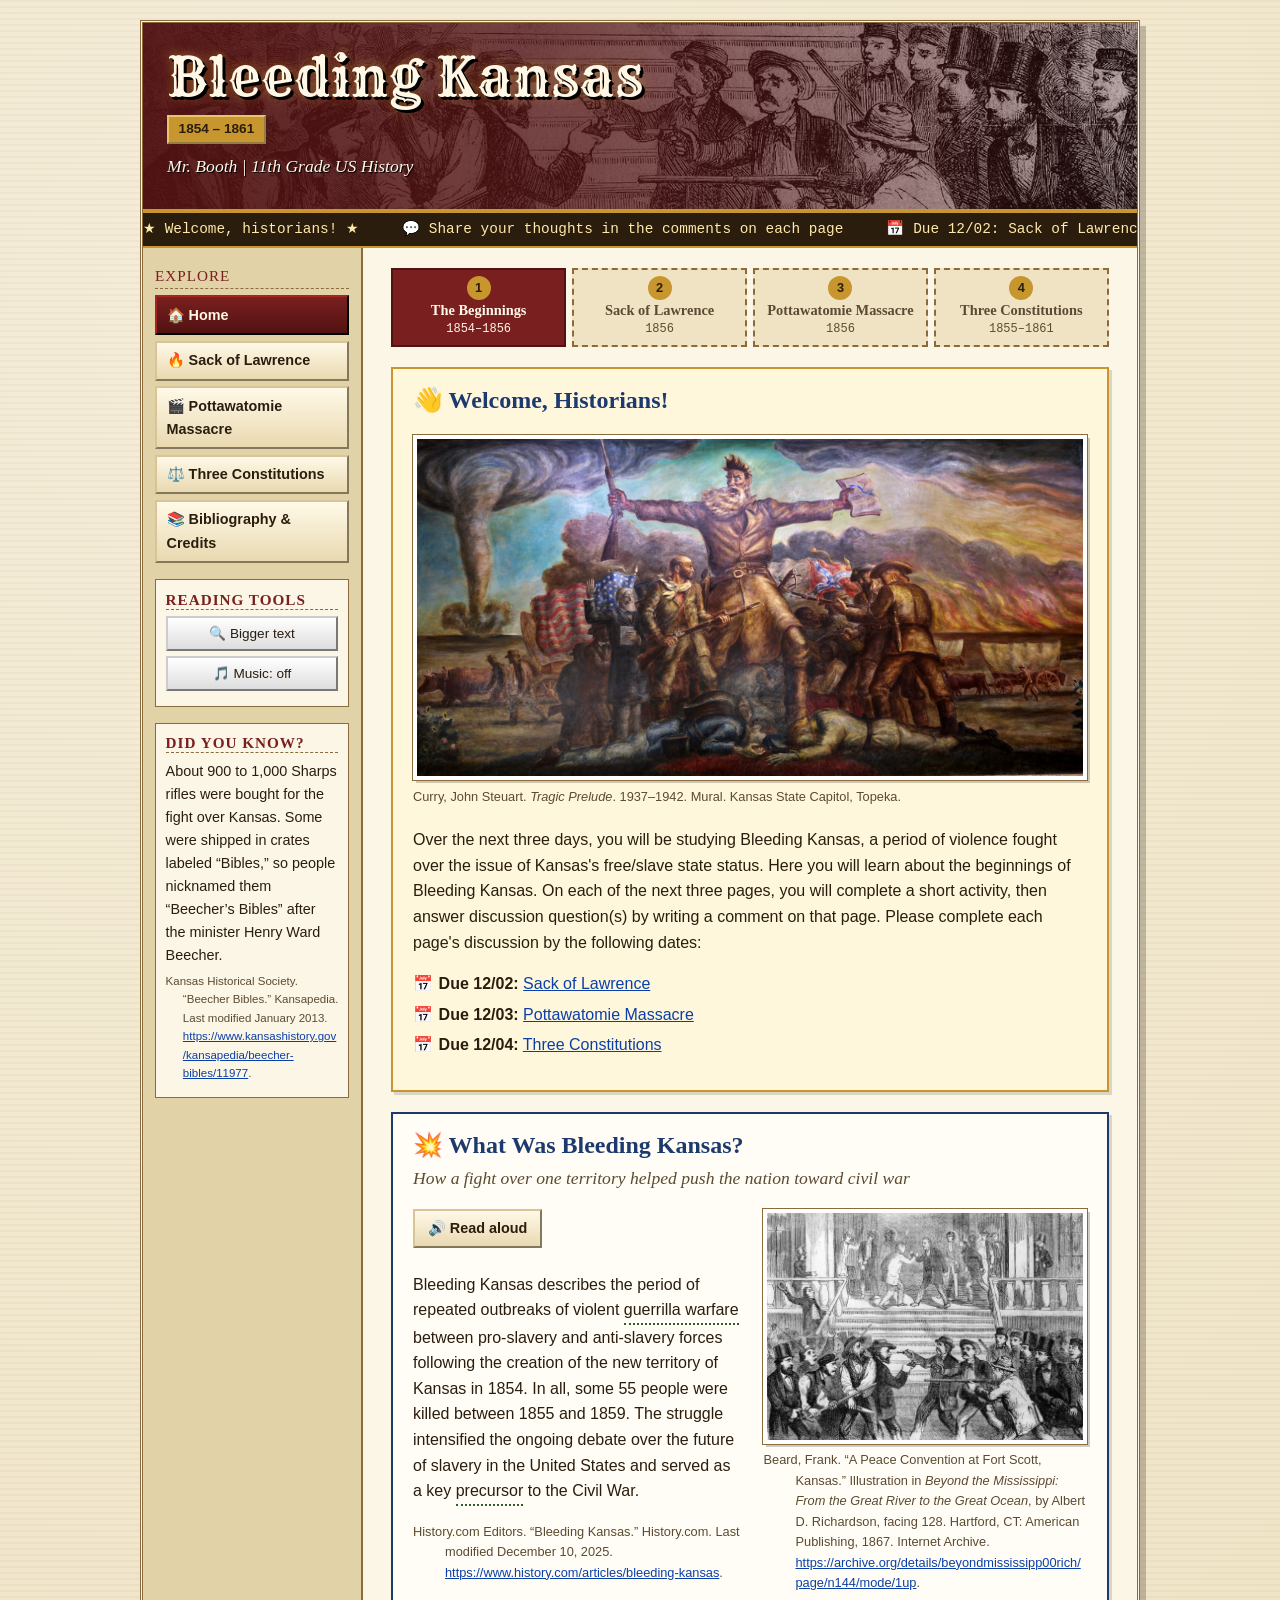
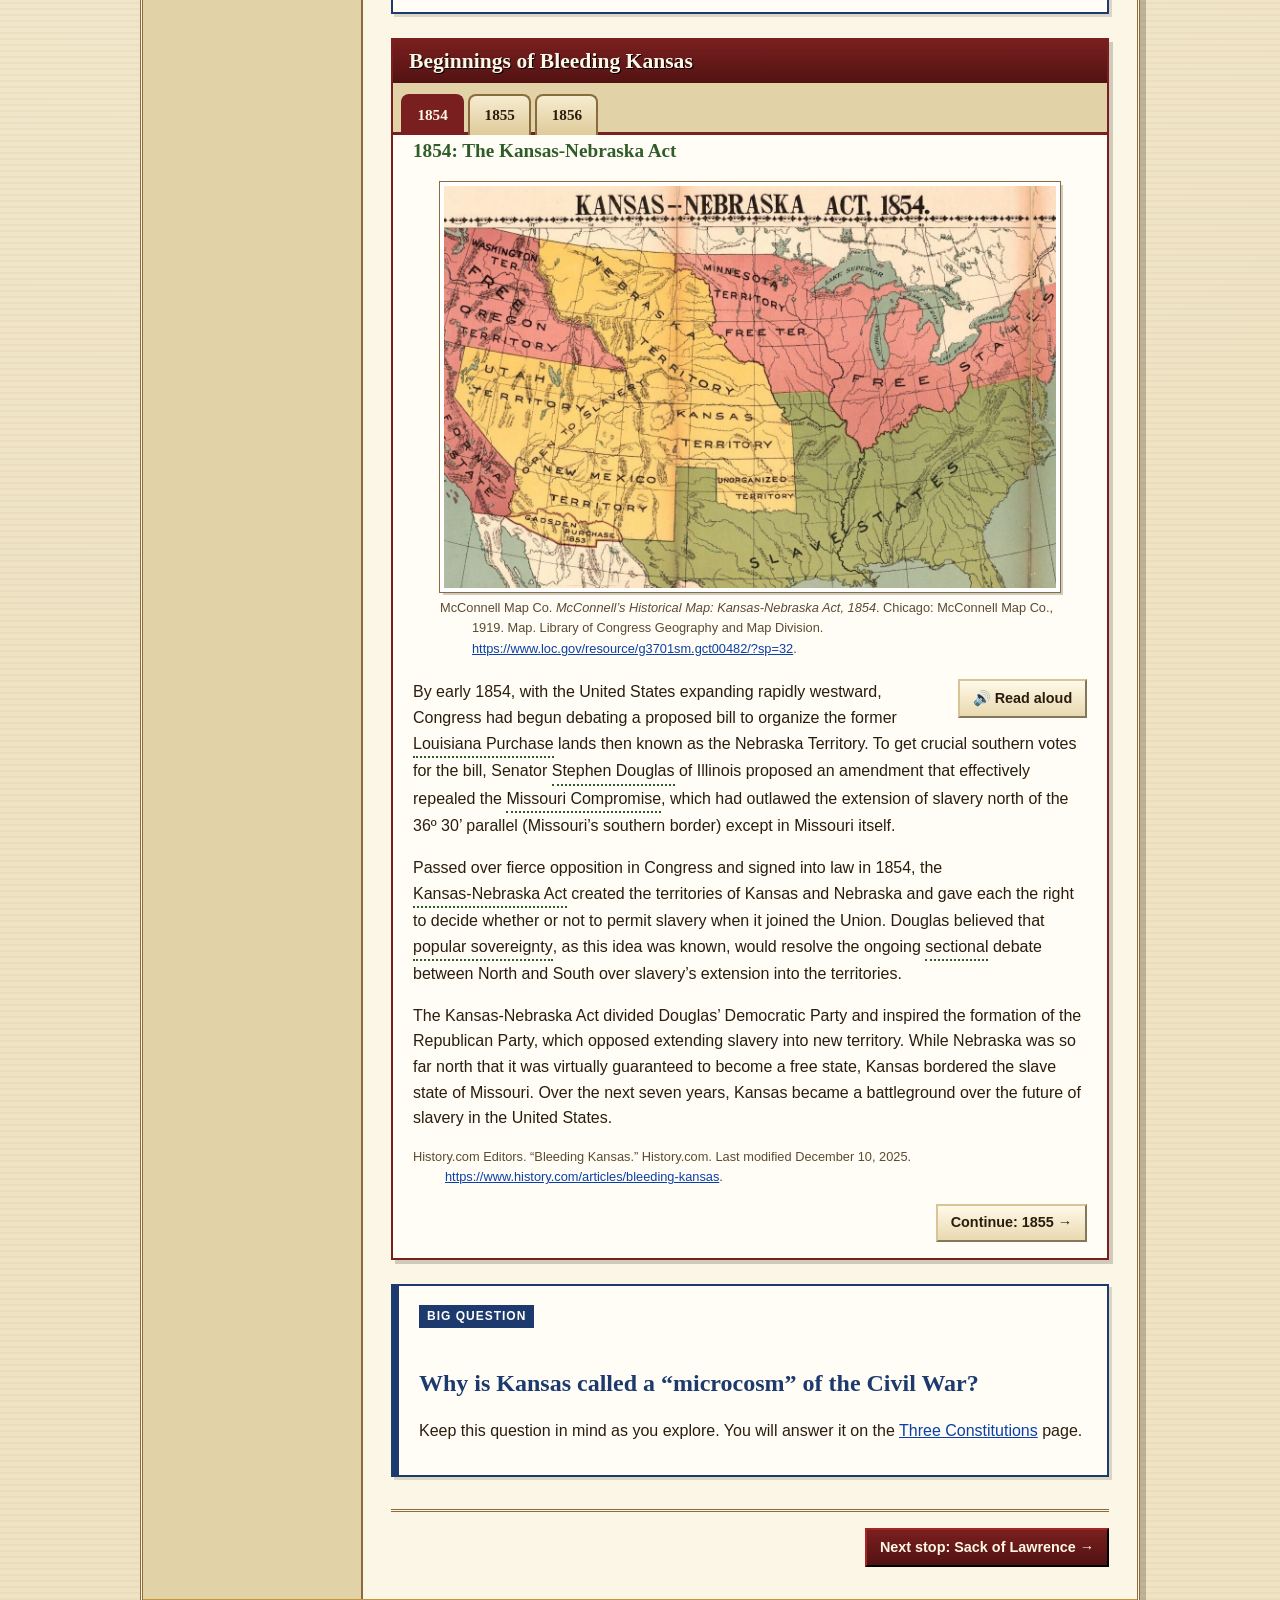
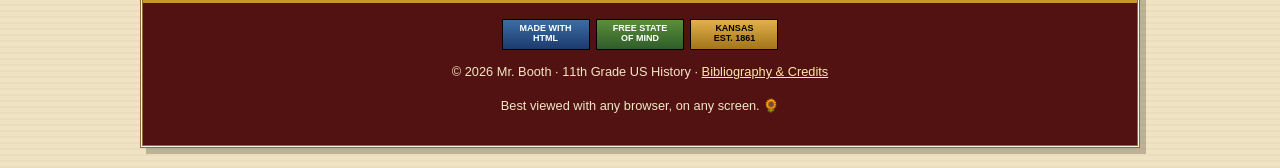
==== commit 886657c8: "Crop home page images" ====
--- a/index.html
+++ b/index.html
@@ -11,7 +11,7 @@
   <link rel="icon" href="images/favicon.svg" type="image/svg+xml">
   <link rel="icon" href="images/favicon-32.png" sizes="32x32" type="image/png">
   <link rel="apple-touch-icon" href="images/apple-touch-icon.png">
-  <link rel="stylesheet" href="css/style.css?v=41">
+  <link rel="stylesheet" href="css/style.css?v=42">
 </head>
 <body data-page="home">
 <a class="skip-link" href="#main">Skip to main content</a>
@@ -63,7 +63,7 @@
         <article class="box" data-tab="1854">
           <h3>1854: The Kansas-Nebraska Act</h3>
           <figure class="inline-figure">
-            <a href="images/kansas-nebraska-act-map-1854.jpg" title="Click to see full size"><img src="images/kansas-nebraska-act-map-1854.jpg" width="1280" height="1249"
+            <a href="images/kansas-nebraska-act-map-1854.jpg" title="Click to see full size"><img src="images/kansas-nebraska-act-map-1854.jpg" width="1280" height="840"
                  alt="A 1919 historical map titled Kansas-Nebraska Act, 1854. Free states and free territories are shaded red, slave states are green, and the Kansas, Nebraska, Utah, and New Mexico territories are yellow."></a>
             <figcaption class="bib">McConnell Map Co. <em>McConnell’s Historical Map: Kansas-Nebraska Act, 1854</em>. Chicago: McConnell Map Co., 1919. Map. Library of Congress Geography and Map Division. <a href="https://www.loc.gov/resource/g3701sm.gct00482/?sp=32">https://www.loc.gov/resource/g3701sm.gct00482/?sp=32</a>.</figcaption>
           </figure>
@@ -79,7 +79,7 @@
         <article class="box" data-tab="1855">
           <h3>1855: Border Ruffian Violence</h3>
           <figure class="inline-figure">
-            <a href="images/border-ruffians-1880.jpg" title="Click to see full size"><img src="images/border-ruffians-1880.jpg" width="1000" height="916"
+            <a href="images/border-ruffians-1880.jpg" title="Click to see full size"><img src="images/border-ruffians-1880.jpg" width="1000" height="660"
                  alt="Engraving of armed border ruffians from Missouri entering Kansas on foot and on horseback, carrying rifles, with covered wagons and a dog behind them."></a>
             <figcaption class="bib">“Border Ruffians Invading Kansas.” Illustration in <em>A Popular History of the United States</em>, by William Cullen Bryant and Sydney Howard Gay. New York: Scribner, Armstrong, 1880. Kansas Memory, Kansas Historical Society. <a href="https://www.kansasmemory.org/item/210310">https://www.kansasmemory.org/item/210310</a>.</figcaption>
           </figure>
@@ -121,6 +121,6 @@
   </div>
   <div id="footer-slot"></div>
 </div>
-<script src="js/site.js?v=36"></script>
+<script src="js/site.js?v=37"></script>
 </body>
 </html>
--- a/css/style.css
+++ b/css/style.css
@@ -299,7 +299,7 @@
 body.movie-mode .movie-dim { opacity: 1; pointer-events: auto; }
 .video-frame { transition: transform .4s; }
 body.movie-mode .video-frame { z-index: 1001; transform: scale(var(--movie-scale, 1.6)); box-shadow: 0 0 40px rgba(0, 0, 0, .9); }
-body.movie-mode .movie-btn { z-index: 1002; }
+body.movie-mode .movie-btn { position: fixed; z-index: 1002; }
 body.movie-mode .movie-btn { background: #fff8e6; }
 
 details {
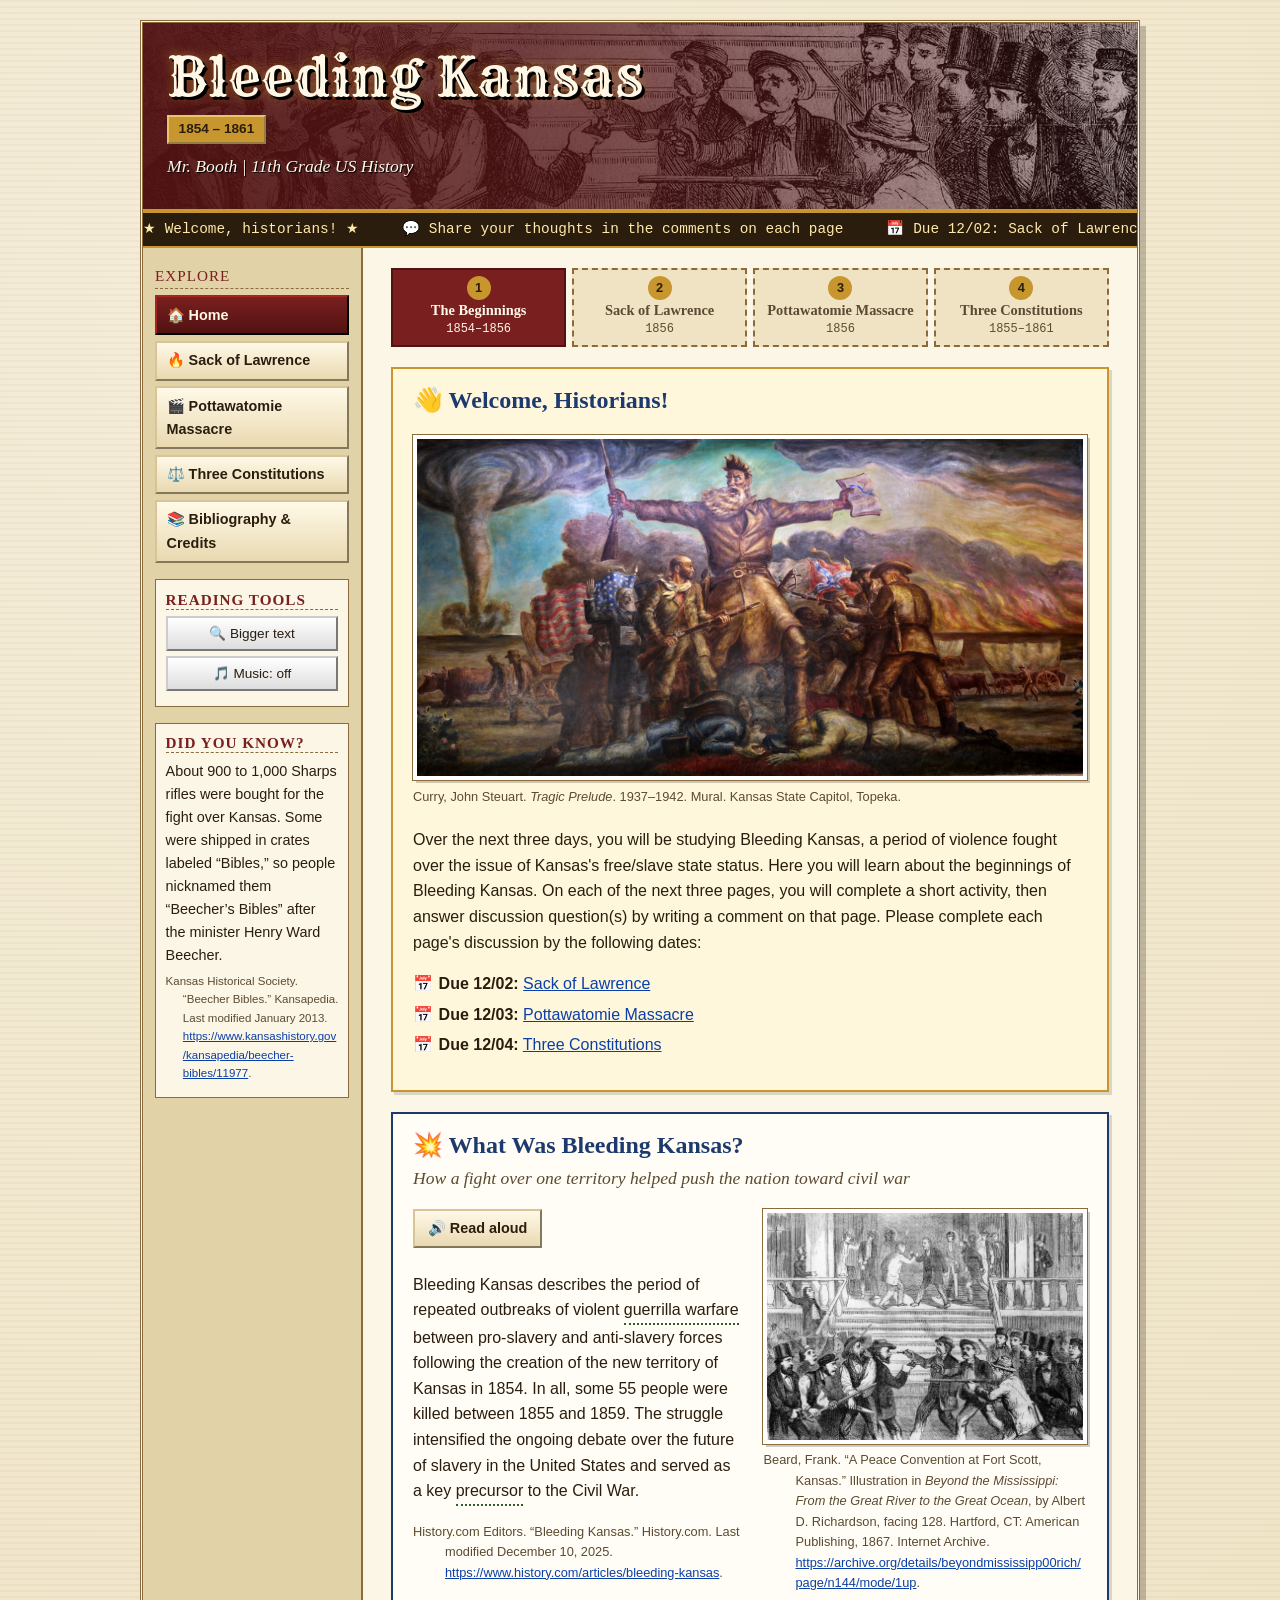
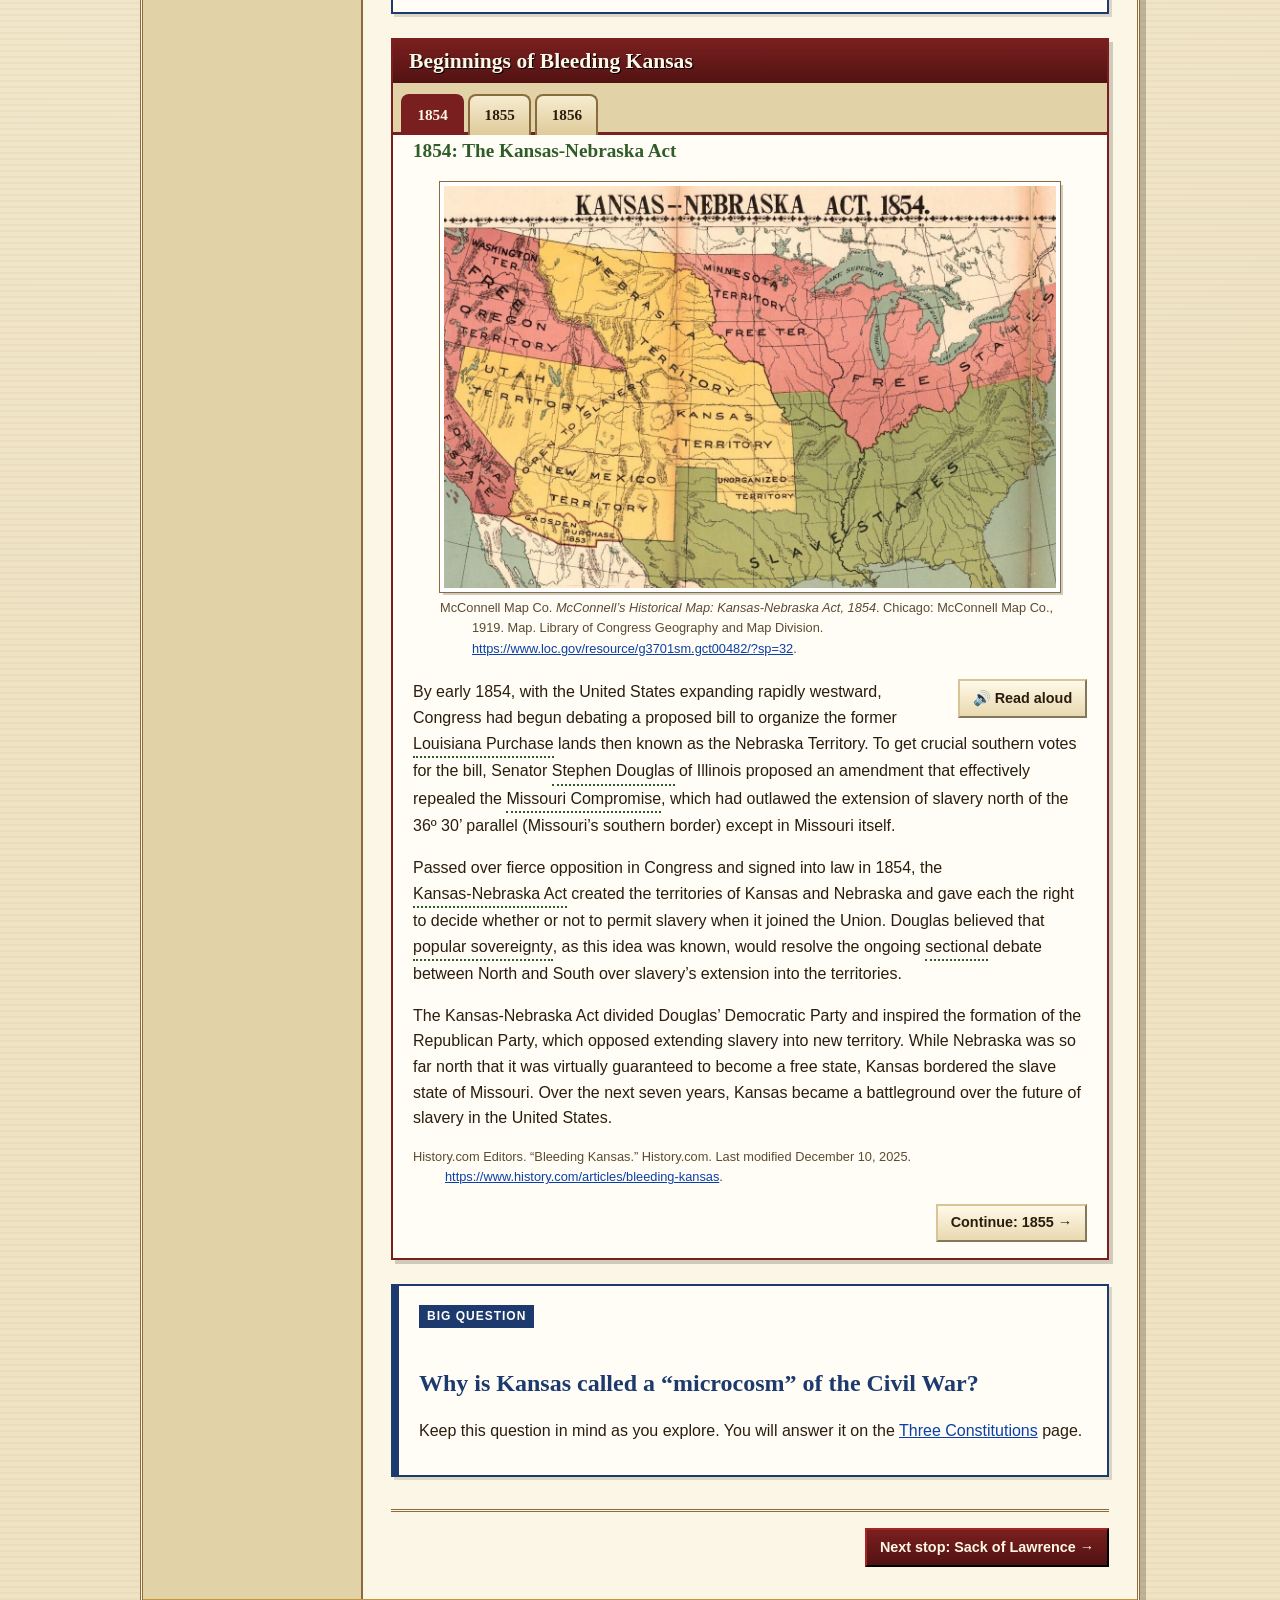
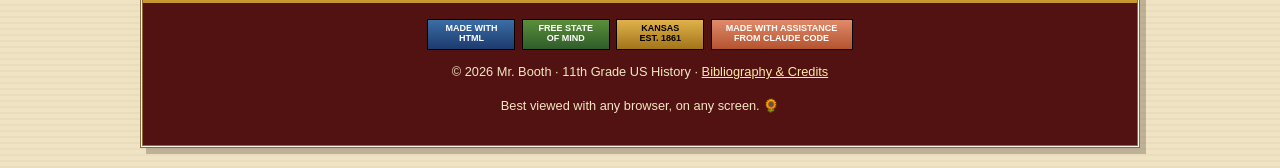
==== commit 38b3879c: "Add Claude Code badge to footer" ====
--- a/index.html
+++ b/index.html
@@ -11,7 +11,7 @@
   <link rel="icon" href="images/favicon.svg" type="image/svg+xml">
   <link rel="icon" href="images/favicon-32.png" sizes="32x32" type="image/png">
   <link rel="apple-touch-icon" href="images/apple-touch-icon.png">
-  <link rel="stylesheet" href="css/style.css?v=42">
+  <link rel="stylesheet" href="css/style.css?v=44">
 </head>
 <body data-page="home">
 <a class="skip-link" href="#main">Skip to main content</a>
@@ -121,6 +121,6 @@
   </div>
   <div id="footer-slot"></div>
 </div>
-<script src="js/site.js?v=37"></script>
+<script src="js/site.js?v=39"></script>
 </body>
 </html>
--- a/css/style.css
+++ b/css/style.css
@@ -178,6 +178,9 @@
   color: var(--ink);
 }
 .tool-btn:active, .tool-btn[aria-pressed="true"] { border-style: inset; background: #e8dcc0; }
+.volume { display: flex; align-items: center; gap: .4rem; margin: .1rem 0 .3rem; font-size: .9rem; }
+.volume[hidden] { display: none; }
+.volume input { flex: 1; min-width: 0; accent-color: var(--maroon); cursor: pointer; }
 
 .dyk-source { font-size: .72rem; color: var(--muted); padding-left: 1.5em; text-indent: -1.5em; overflow-wrap: anywhere; }
 
@@ -678,6 +681,7 @@
 .badge88.b1 { background: linear-gradient(#3a6ea5, #1d3a6e); }
 .badge88.b2 { background: linear-gradient(#5b8f3a, #2f5d2a); }
 .badge88.b3 { background: linear-gradient(#e0b24c, #a37419); color: #000; }
+.badge88.b4 { width: 142px; background: linear-gradient(#e08a6a, #b5532f); }
 
 html.large-text { --base-size: 19px; }
 
@@ -707,7 +711,7 @@
 }
 
 @media print {
-  .sidebar, .ticker, .site-footer, .tool-btn, .read-aloud { display: none !important; }
+  .sidebar, .ticker, .site-footer, .tool-btn, .volume, .read-aloud { display: none !important; }
   .layout { display: block; }
   .wrapper { border: 0; box-shadow: none; }
 }
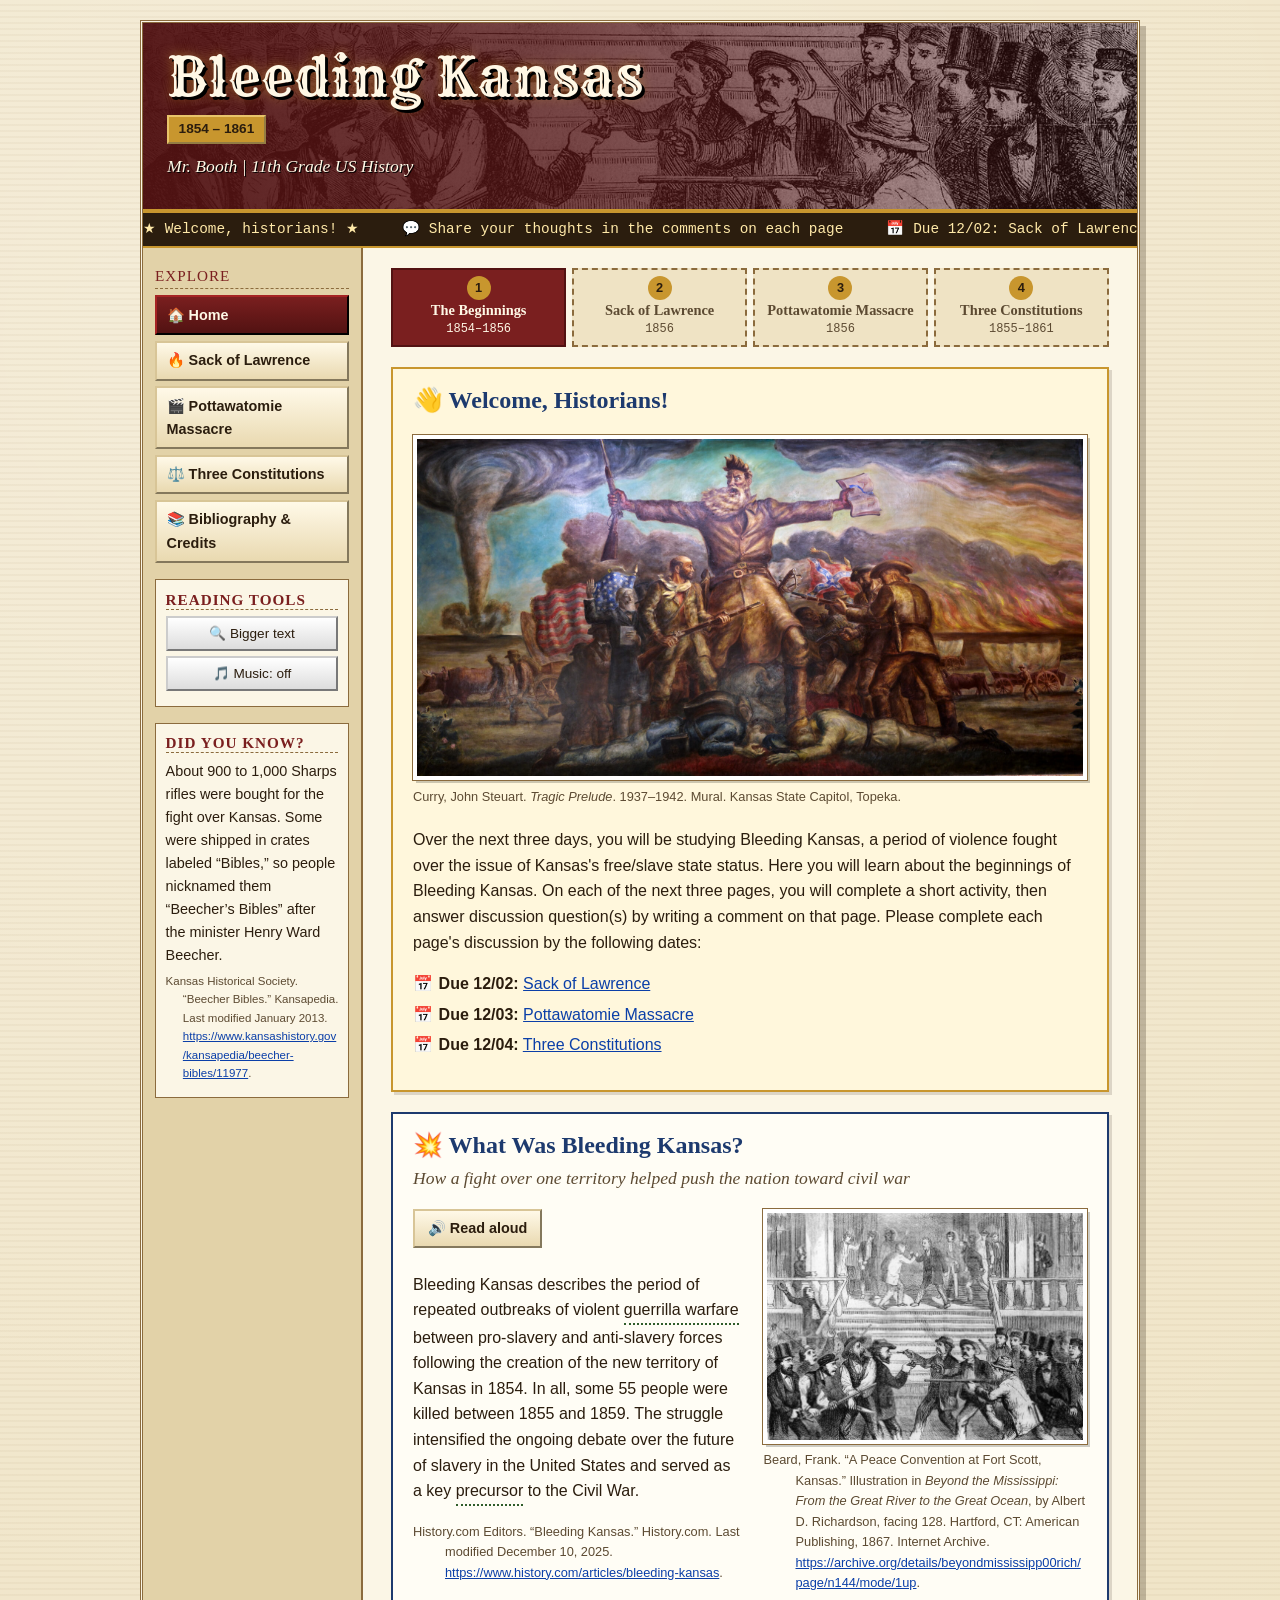
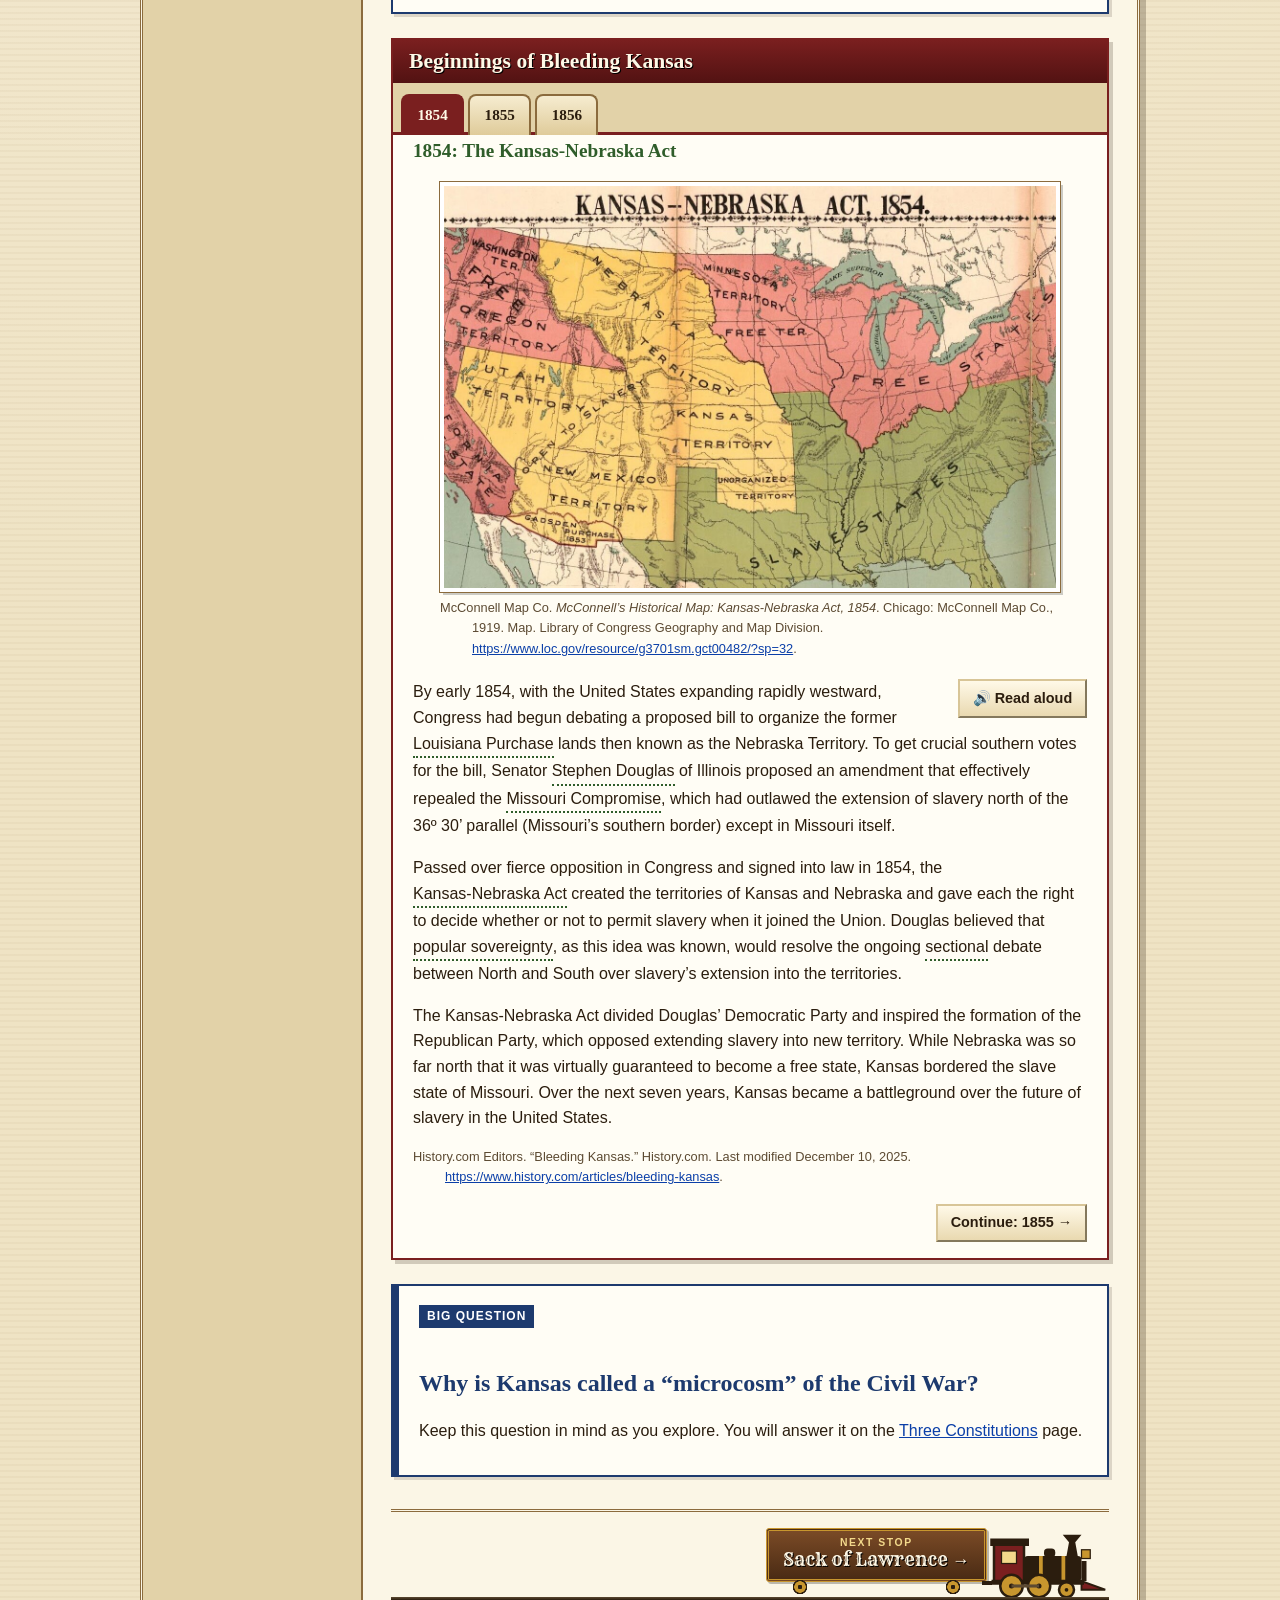
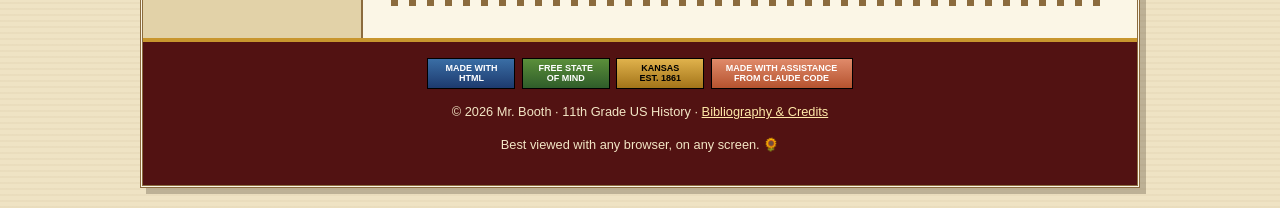
==== commit 903a0528: "Restyle next stop as a train" ====
--- a/index.html
+++ b/index.html
@@ -11,7 +11,7 @@
   <link rel="icon" href="images/favicon.svg" type="image/svg+xml">
   <link rel="icon" href="images/favicon-32.png" sizes="32x32" type="image/png">
   <link rel="apple-touch-icon" href="images/apple-touch-icon.png">
-  <link rel="stylesheet" href="css/style.css?v=44">
+  <link rel="stylesheet" href="css/style.css?v=45">
 </head>
 <body data-page="home">
 <a class="skip-link" href="#main">Skip to main content</a>
@@ -121,6 +121,6 @@
   </div>
   <div id="footer-slot"></div>
 </div>
-<script src="js/site.js?v=39"></script>
+<script src="js/site.js?v=40"></script>
 </body>
 </html>
--- a/css/style.css
+++ b/css/style.css
@@ -394,10 +394,60 @@
 .j-label { font-weight: bold; font-family: Georgia, serif; font-size: .9rem; line-height: 1.2; }
 .j-dates { font-family: "Courier New", monospace; font-size: .75rem; }
 .journey-next {
-  display: flex; justify-content: space-between; gap: .5rem; flex-wrap: wrap;
-  margin-top: 2rem; padding-top: 1rem; border-top: 3px double var(--border);
-}
-.btn-next { background: linear-gradient(var(--maroon), var(--maroon-dark)); color: #fff8e6 !important; border-color: var(--maroon-dark); }
+  position: relative;
+  display: flex; justify-content: space-between; align-items: flex-end; gap: .5rem; flex-wrap: wrap;
+  margin-top: 2rem; padding: 1rem 0 9px; border-top: 3px double var(--border);
+}
+.journey-next > .btn { align-self: center; margin-bottom: 1rem; }
+.journey-next::after {
+  content: ""; position: absolute; left: 0; right: 0; bottom: 0; height: 9px;
+  background:
+    linear-gradient(#5c4a32, #2b1d0e) top / 100% 3px no-repeat,
+    repeating-linear-gradient(90deg, #8b6b3d 0 7px, transparent 7px 18px) bottom / 100% 6px no-repeat;
+}
+.train-link {
+  display: inline-flex; align-items: flex-end; margin-left: auto;
+  text-decoration: none; transition: transform .6s ease-in-out;
+}
+.train-link:hover, .train-link:focus-visible { transform: translateX(8px); }
+.train-link:focus-visible { outline: 3px solid var(--gold); outline-offset: 4px; }
+.train-car {
+  position: relative; display: flex; flex-direction: column; align-items: center;
+  margin: 0 2px 15px 0; padding: .35rem .9rem .45rem;
+  background: linear-gradient(#7a4a26, #4a2b14);
+  border: 3px double var(--gold); border-radius: 3px;
+  box-shadow: 2px 2px 0 rgba(0, 0, 0, .25);
+}
+.train-car::before {
+  content: ""; position: absolute; left: 8%; right: 8%; bottom: -16px; height: 16px;
+  background:
+    radial-gradient(circle at 14px 8px, #2b1d0e 2px, #c8962e 2.5px, #c8962e 5.5px, #2b1d0e 6px, #2b1d0e 7px, transparent 7.5px) left / 28px 16px no-repeat,
+    radial-gradient(circle at 14px 8px, #2b1d0e 2px, #c8962e 2.5px, #c8962e 5.5px, #2b1d0e 6px, #2b1d0e 7px, transparent 7.5px) right / 28px 16px no-repeat;
+}
+.train-car::after {
+  content: ""; position: absolute; right: -8px; bottom: -6px; width: 10px; height: 4px; background: #2b1d0e;
+}
+.train-kicker { font: bold .65rem/1.2 Verdana, sans-serif; letter-spacing: .15em; text-transform: uppercase; color: #f3d98b; }
+.train-dest { font: 1.1rem/1.3 "Rye", Georgia, serif; color: #fff8e6; text-shadow: 1px 1px 0 #000; }
+.train-link:hover .train-dest { color: #f3d98b; }
+.train-engine { position: relative; display: block; line-height: 0; }
+.train-engine svg { display: block; margin-bottom: -4px; }
+.smoke { position: absolute; left: 74px; top: -6px; width: 20px; height: 10px; pointer-events: none; }
+.smoke i {
+  position: absolute; left: 4px; bottom: 0; width: 10px; height: 10px; border-radius: 50%;
+  background: rgba(120, 110, 100, .55); opacity: 0;
+}
+.train-link:hover .smoke i, .train-link:focus-visible .smoke i { animation: puff 1.2s ease-out infinite; }
+.smoke i:nth-child(2) { animation-delay: .4s !important; }
+.smoke i:nth-child(3) { animation-delay: .8s !important; }
+@keyframes puff {
+  0% { opacity: .8; transform: translate(0, 0) scale(.6); }
+  100% { opacity: 0; transform: translate(14px, -22px) scale(1.8); }
+}
+@media (prefers-reduced-motion: reduce) {
+  .train-link, .train-link:hover { transition: none; transform: none; }
+  .train-link:hover .smoke i { animation: none; }
+}
 
 .table-wrap { overflow-x: auto; }
 .organizer { width: 100%; border-collapse: collapse; background: #fffdf5; min-width: 560px; }
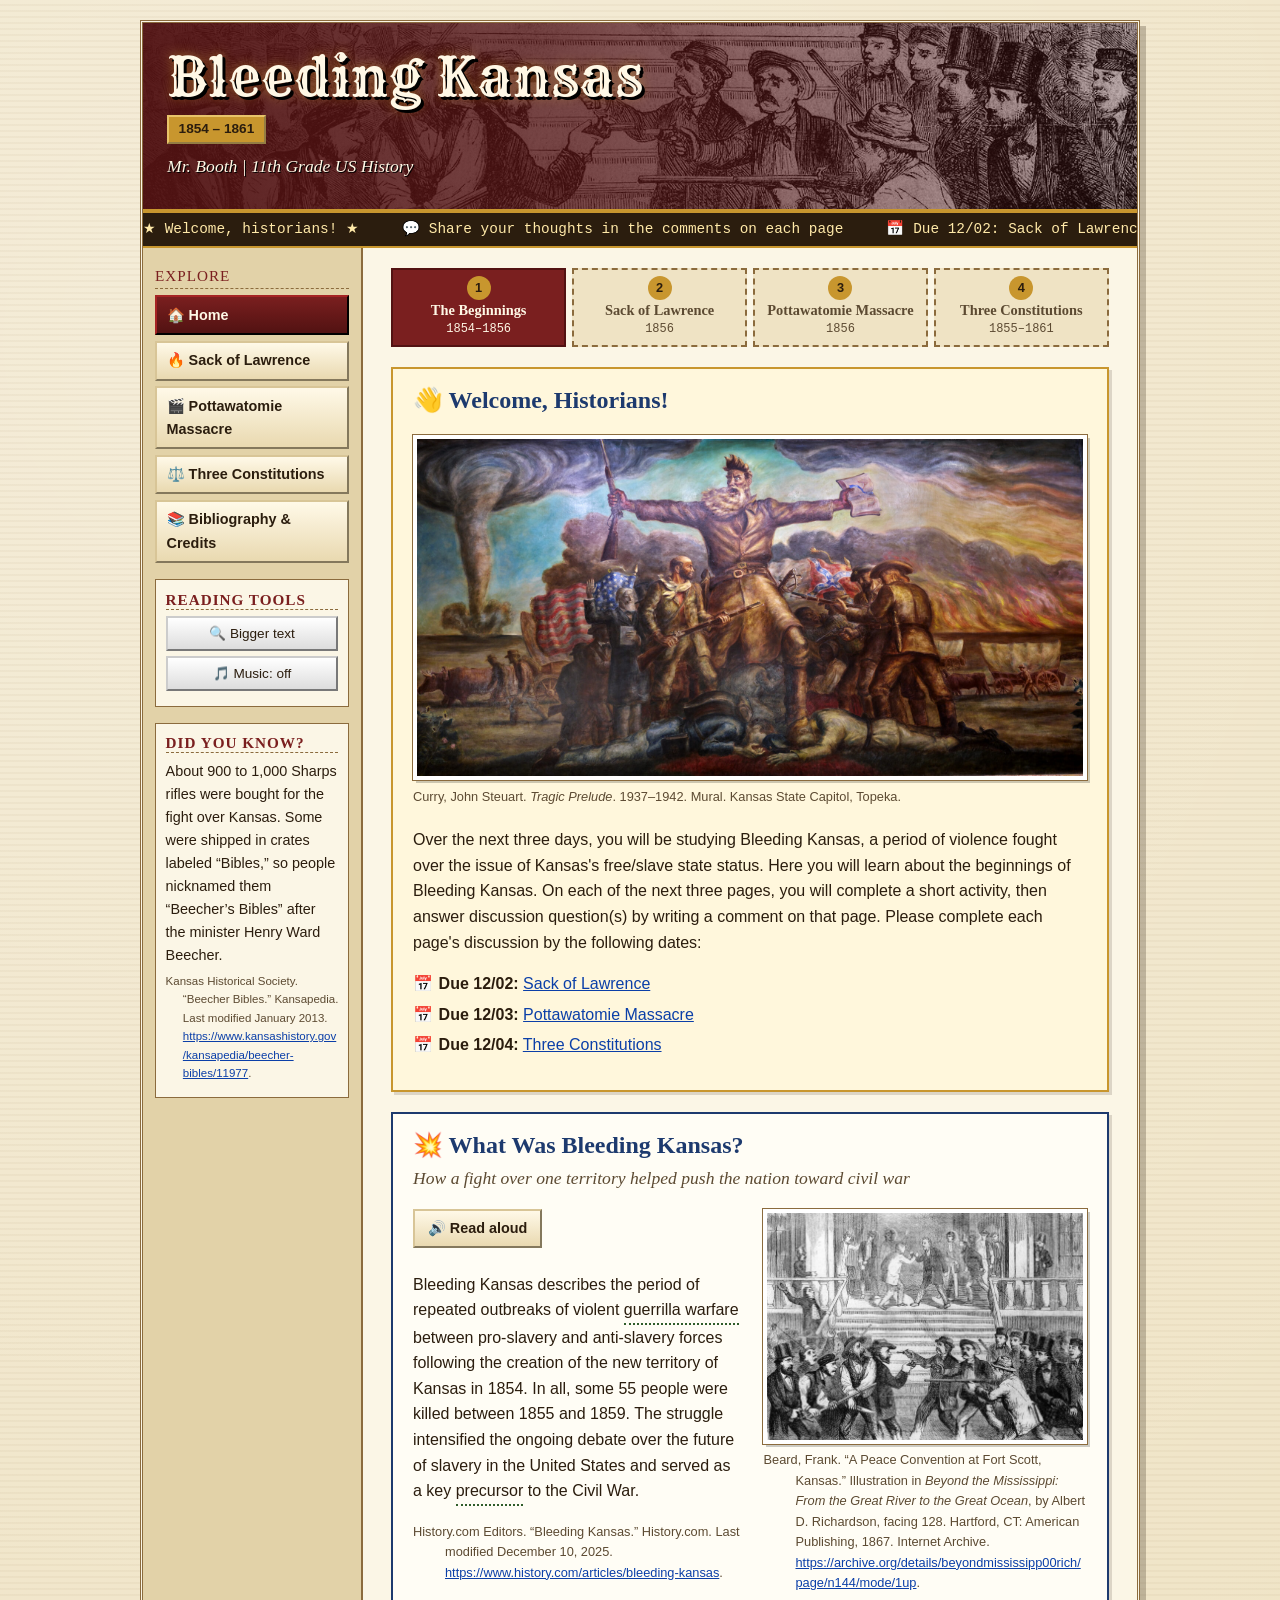
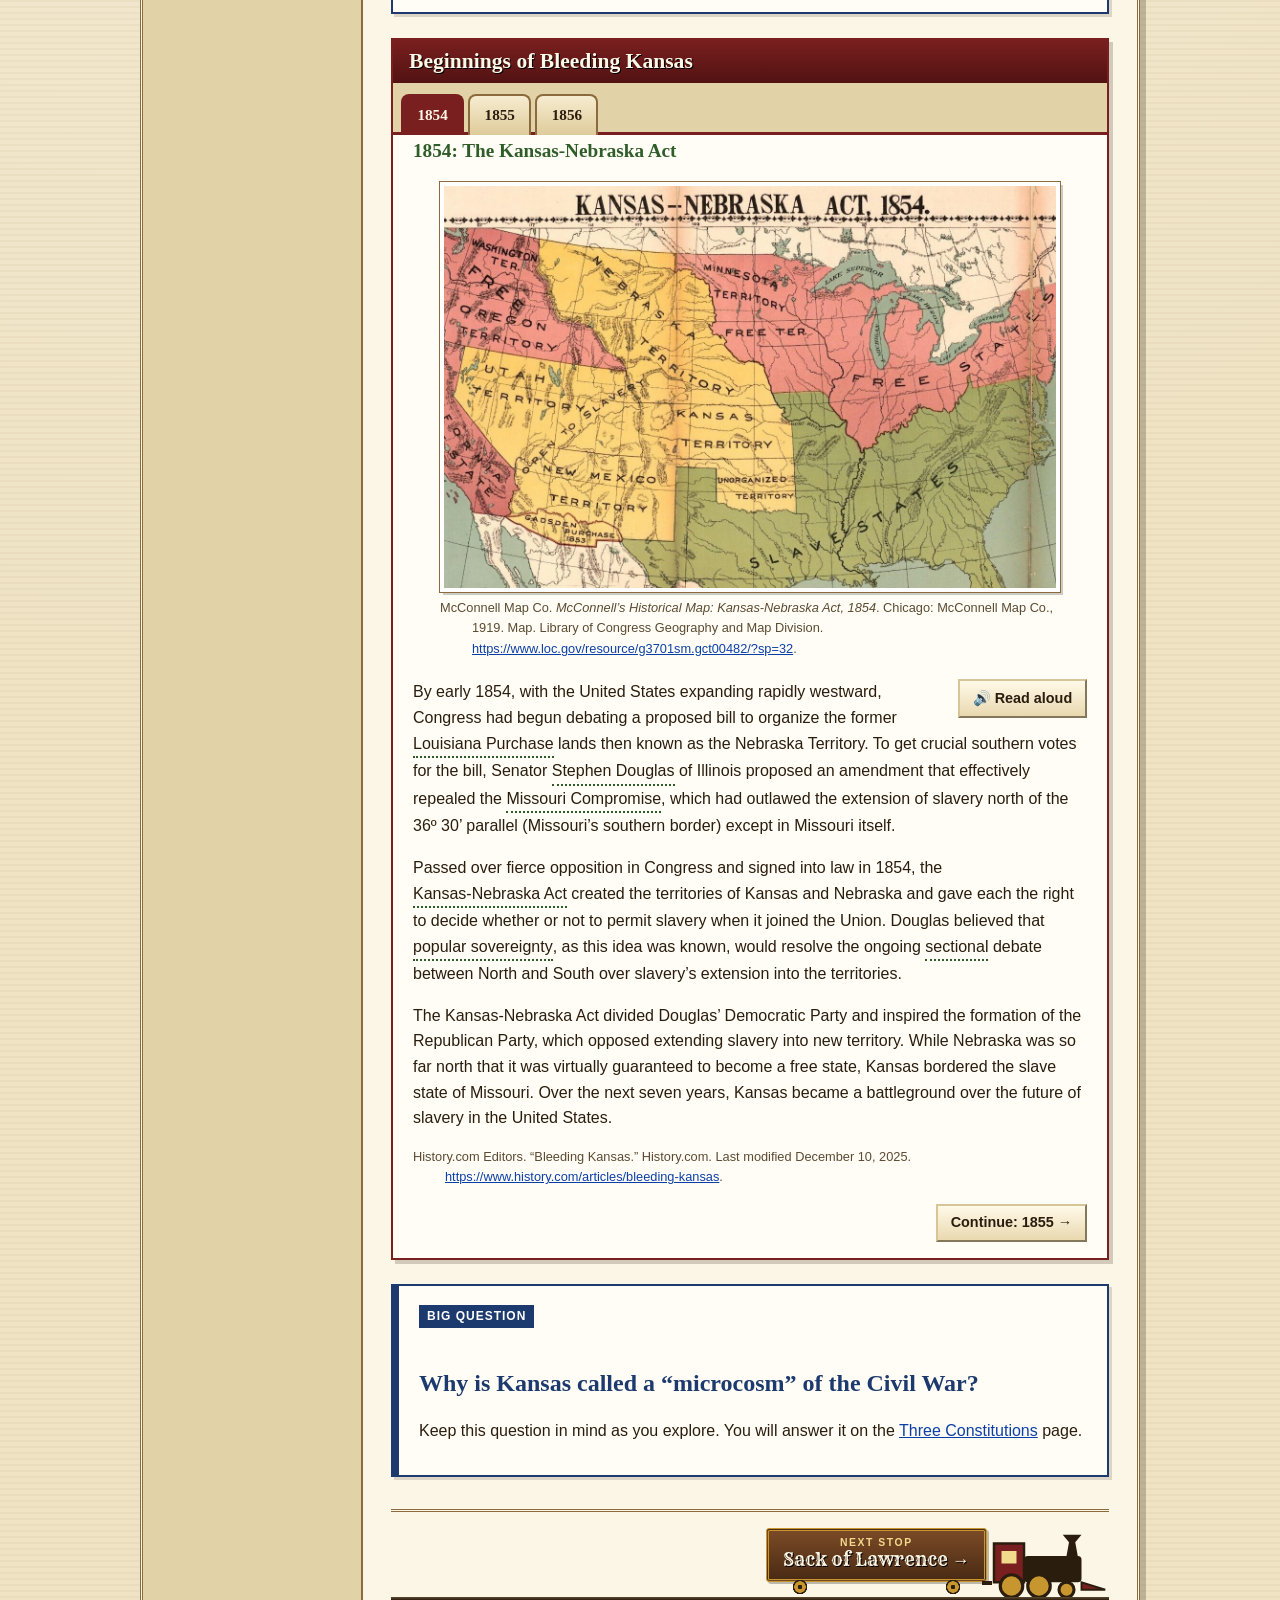
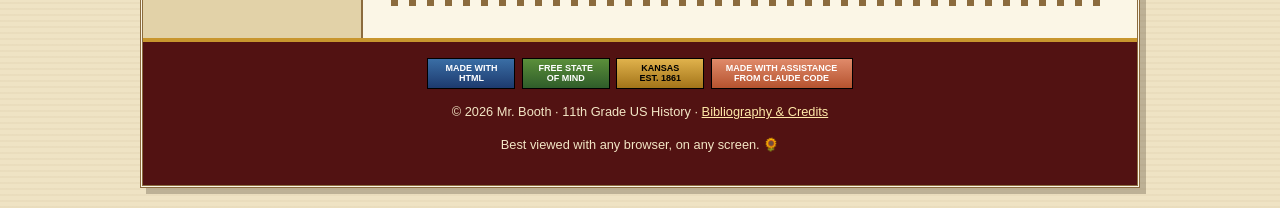
==== commit 2b1232ef: "Add previous stop train and simplify engine" ====
--- a/index.html
+++ b/index.html
@@ -11,7 +11,7 @@
   <link rel="icon" href="images/favicon.svg" type="image/svg+xml">
   <link rel="icon" href="images/favicon-32.png" sizes="32x32" type="image/png">
   <link rel="apple-touch-icon" href="images/apple-touch-icon.png">
-  <link rel="stylesheet" href="css/style.css?v=45">
+  <link rel="stylesheet" href="css/style.css?v=46">
 </head>
 <body data-page="home">
 <a class="skip-link" href="#main">Skip to main content</a>
@@ -121,6 +121,6 @@
   </div>
   <div id="footer-slot"></div>
 </div>
-<script src="js/site.js?v=40"></script>
+<script src="js/site.js?v=41"></script>
 </body>
 </html>
--- a/css/style.css
+++ b/css/style.css
@@ -398,7 +398,6 @@
   display: flex; justify-content: space-between; align-items: flex-end; gap: .5rem; flex-wrap: wrap;
   margin-top: 2rem; padding: 1rem 0 9px; border-top: 3px double var(--border);
 }
-.journey-next > .btn { align-self: center; margin-bottom: 1rem; }
 .journey-next::after {
   content: ""; position: absolute; left: 0; right: 0; bottom: 0; height: 9px;
   background:
@@ -406,11 +405,21 @@
     repeating-linear-gradient(90deg, #8b6b3d 0 7px, transparent 7px 18px) bottom / 100% 6px no-repeat;
 }
 .train-link {
-  display: inline-flex; align-items: flex-end; margin-left: auto;
+  display: inline-flex; align-items: flex-end;
   text-decoration: none; transition: transform .6s ease-in-out;
 }
 .train-link:hover, .train-link:focus-visible { transform: translateX(8px); }
+.train-back:hover, .train-back:focus-visible { transform: translateX(-8px); }
 .train-link:focus-visible { outline: 3px solid var(--gold); outline-offset: 4px; }
+.train-back .train-engine svg { transform: scaleX(-1); }
+.train-back .train-car { margin: 0 0 15px 2px; }
+.train-back .train-car::after { right: auto; left: -8px; }
+.train-back .smoke { left: 26px; }
+.train-back .smoke i { animation-name: puff-back !important; }
+@keyframes puff-back {
+  0% { opacity: .8; transform: translate(0, 0) scale(.6); }
+  100% { opacity: 0; transform: translate(-14px, -22px) scale(1.8); }
+}
 .train-car {
   position: relative; display: flex; flex-direction: column; align-items: center;
   margin: 0 2px 15px 0; padding: .35rem .9rem .45rem;
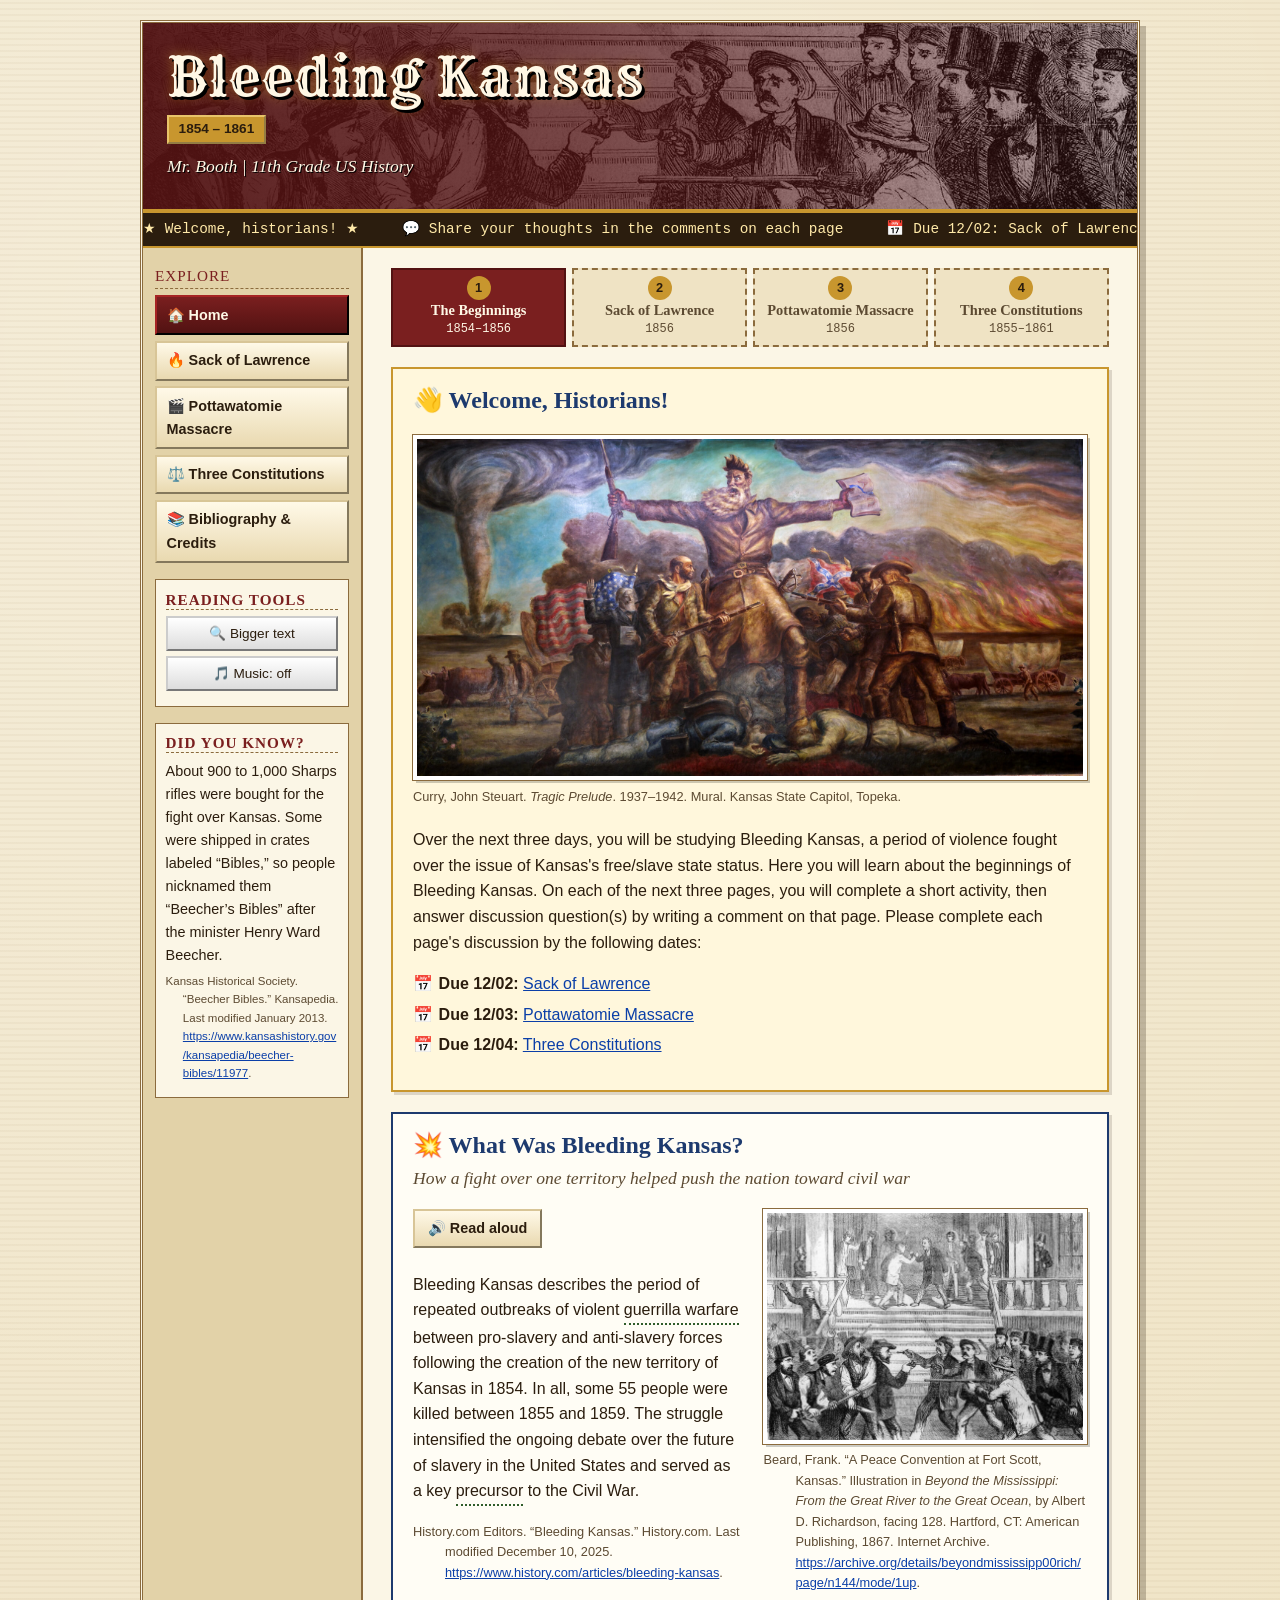
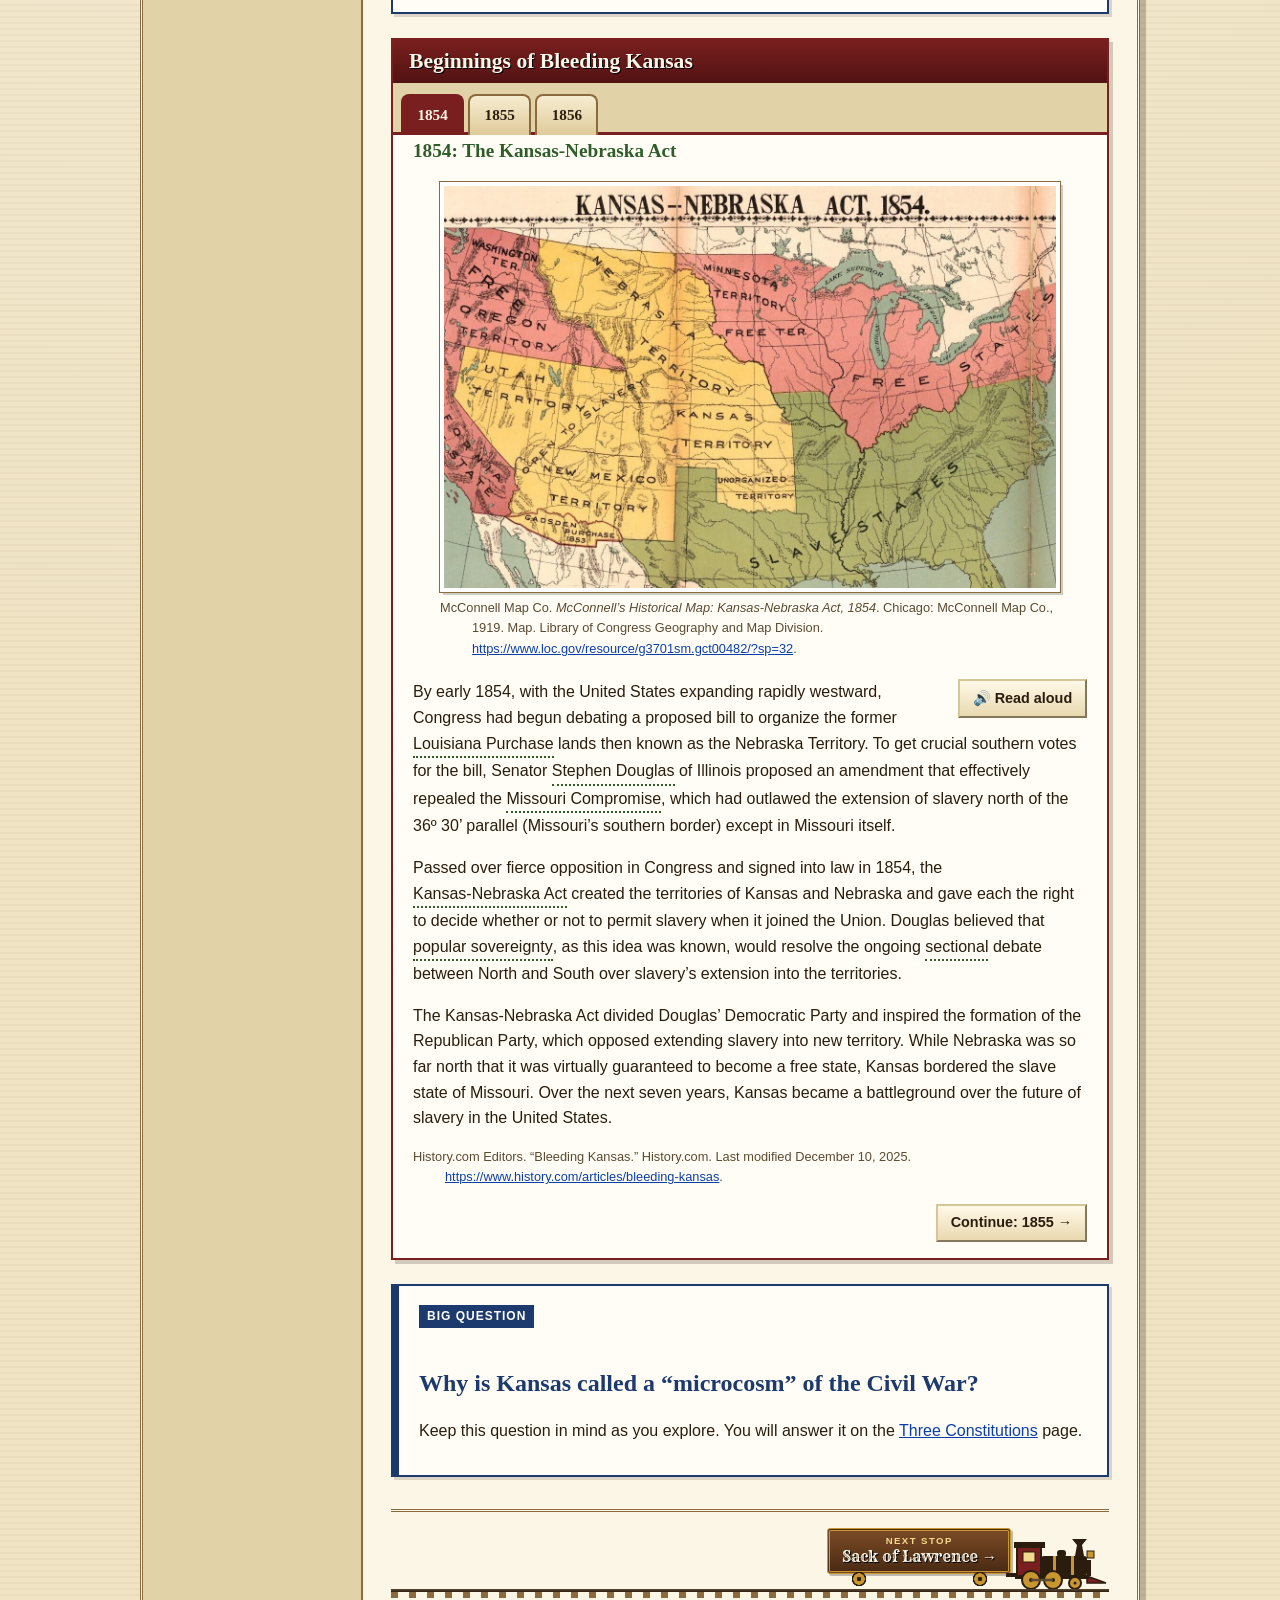
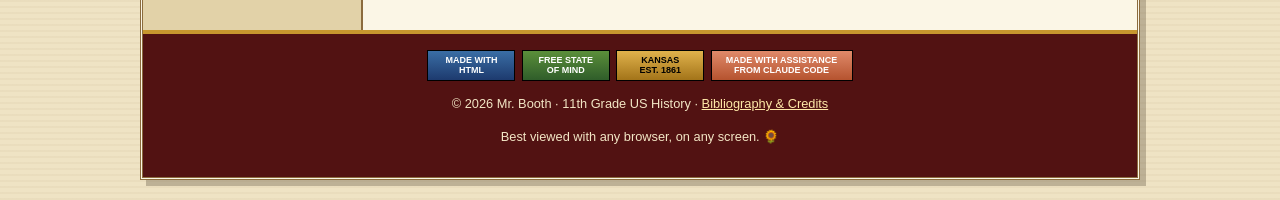
==== commit 04ccde3b: "Restore detailed engine at smaller size and fix train layout" ====
--- a/index.html
+++ b/index.html
@@ -11,7 +11,7 @@
   <link rel="icon" href="images/favicon.svg" type="image/svg+xml">
   <link rel="icon" href="images/favicon-32.png" sizes="32x32" type="image/png">
   <link rel="apple-touch-icon" href="images/apple-touch-icon.png">
-  <link rel="stylesheet" href="css/style.css?v=46">
+  <link rel="stylesheet" href="css/style.css?v=47">
 </head>
 <body data-page="home">
 <a class="skip-link" href="#main">Skip to main content</a>
@@ -121,6 +121,6 @@
   </div>
   <div id="footer-slot"></div>
 </div>
-<script src="js/site.js?v=41"></script>
+<script src="js/site.js?v=42"></script>
 </body>
 </html>
--- a/css/style.css
+++ b/css/style.css
@@ -395,7 +395,7 @@
 .j-dates { font-family: "Courier New", monospace; font-size: .75rem; }
 .journey-next {
   position: relative;
-  display: flex; justify-content: space-between; align-items: flex-end; gap: .5rem; flex-wrap: wrap;
+  display: flex; justify-content: space-between; align-items: flex-end; gap: 1rem;
   margin-top: 2rem; padding: 1rem 0 9px; border-top: 3px double var(--border);
 }
 .journey-next::after {
@@ -405,7 +405,7 @@
     repeating-linear-gradient(90deg, #8b6b3d 0 7px, transparent 7px 18px) bottom / 100% 6px no-repeat;
 }
 .train-link {
-  display: inline-flex; align-items: flex-end;
+  display: inline-flex; align-items: flex-end; min-width: 0;
   text-decoration: none; transition: transform .6s ease-in-out;
 }
 .train-link:hover, .train-link:focus-visible { transform: translateX(8px); }
@@ -414,7 +414,7 @@
 .train-back .train-engine svg { transform: scaleX(-1); }
 .train-back .train-car { margin: 0 0 15px 2px; }
 .train-back .train-car::after { right: auto; left: -8px; }
-.train-back .smoke { left: 26px; }
+.train-back .smoke { left: 20px; }
 .train-back .smoke i { animation-name: puff-back !important; }
 @keyframes puff-back {
   0% { opacity: .8; transform: translate(0, 0) scale(.6); }
@@ -422,7 +422,7 @@
 }
 .train-car {
   position: relative; display: flex; flex-direction: column; align-items: center;
-  margin: 0 2px 15px 0; padding: .35rem .9rem .45rem;
+  margin: 0 2px 15px 0; padding: .25rem .7rem .35rem; min-width: 0; text-align: center;
   background: linear-gradient(#7a4a26, #4a2b14);
   border: 3px double var(--gold); border-radius: 3px;
   box-shadow: 2px 2px 0 rgba(0, 0, 0, .25);
@@ -436,12 +436,13 @@
 .train-car::after {
   content: ""; position: absolute; right: -8px; bottom: -6px; width: 10px; height: 4px; background: #2b1d0e;
 }
-.train-kicker { font: bold .65rem/1.2 Verdana, sans-serif; letter-spacing: .15em; text-transform: uppercase; color: #f3d98b; }
-.train-dest { font: 1.1rem/1.3 "Rye", Georgia, serif; color: #fff8e6; text-shadow: 1px 1px 0 #000; }
+.train-kicker { font: bold .6rem/1.2 Verdana, sans-serif; letter-spacing: .15em; text-transform: uppercase; color: #f3d98b; }
+.train-dest { font: .95rem/1.25 "Rye", Georgia, serif; color: #fff8e6; text-shadow: 1px 1px 0 #000; }
 .train-link:hover .train-dest { color: #f3d98b; }
 .train-engine { position: relative; display: block; line-height: 0; }
-.train-engine svg { display: block; margin-bottom: -4px; }
-.smoke { position: absolute; left: 74px; top: -6px; width: 20px; height: 10px; pointer-events: none; }
+.train-engine { flex: none; }
+.train-engine svg { display: block; margin-bottom: -3px; }
+.smoke { position: absolute; left: 58px; top: -6px; width: 20px; height: 10px; pointer-events: none; }
 .smoke i {
   position: absolute; left: 4px; bottom: 0; width: 10px; height: 10px; border-radius: 50%;
   background: rgba(120, 110, 100, .55); opacity: 0;
@@ -452,6 +453,18 @@
 @keyframes puff {
   0% { opacity: .8; transform: translate(0, 0) scale(.6); }
   100% { opacity: 0; transform: translate(14px, -22px) scale(1.8); }
+}
+@media (max-width: 560px) {
+  .journey-next { flex-direction: column; align-items: stretch; padding-bottom: 0; }
+  .journey-next::after { display: none; }
+  .train-link {
+    padding-bottom: 9px;
+    background:
+      linear-gradient(#5c4a32, #2b1d0e) bottom 6px left 0 / 100% 3px no-repeat,
+      repeating-linear-gradient(90deg, #8b6b3d 0 7px, transparent 7px 18px) bottom / 100% 6px no-repeat;
+  }
+  .train-link:not(.train-back) { justify-content: flex-end; }
+  .train-link:hover, .train-link:focus-visible, .train-back:hover, .train-back:focus-visible { transform: none; }
 }
 @media (prefers-reduced-motion: reduce) {
   .train-link, .train-link:hover { transition: none; transform: none; }
